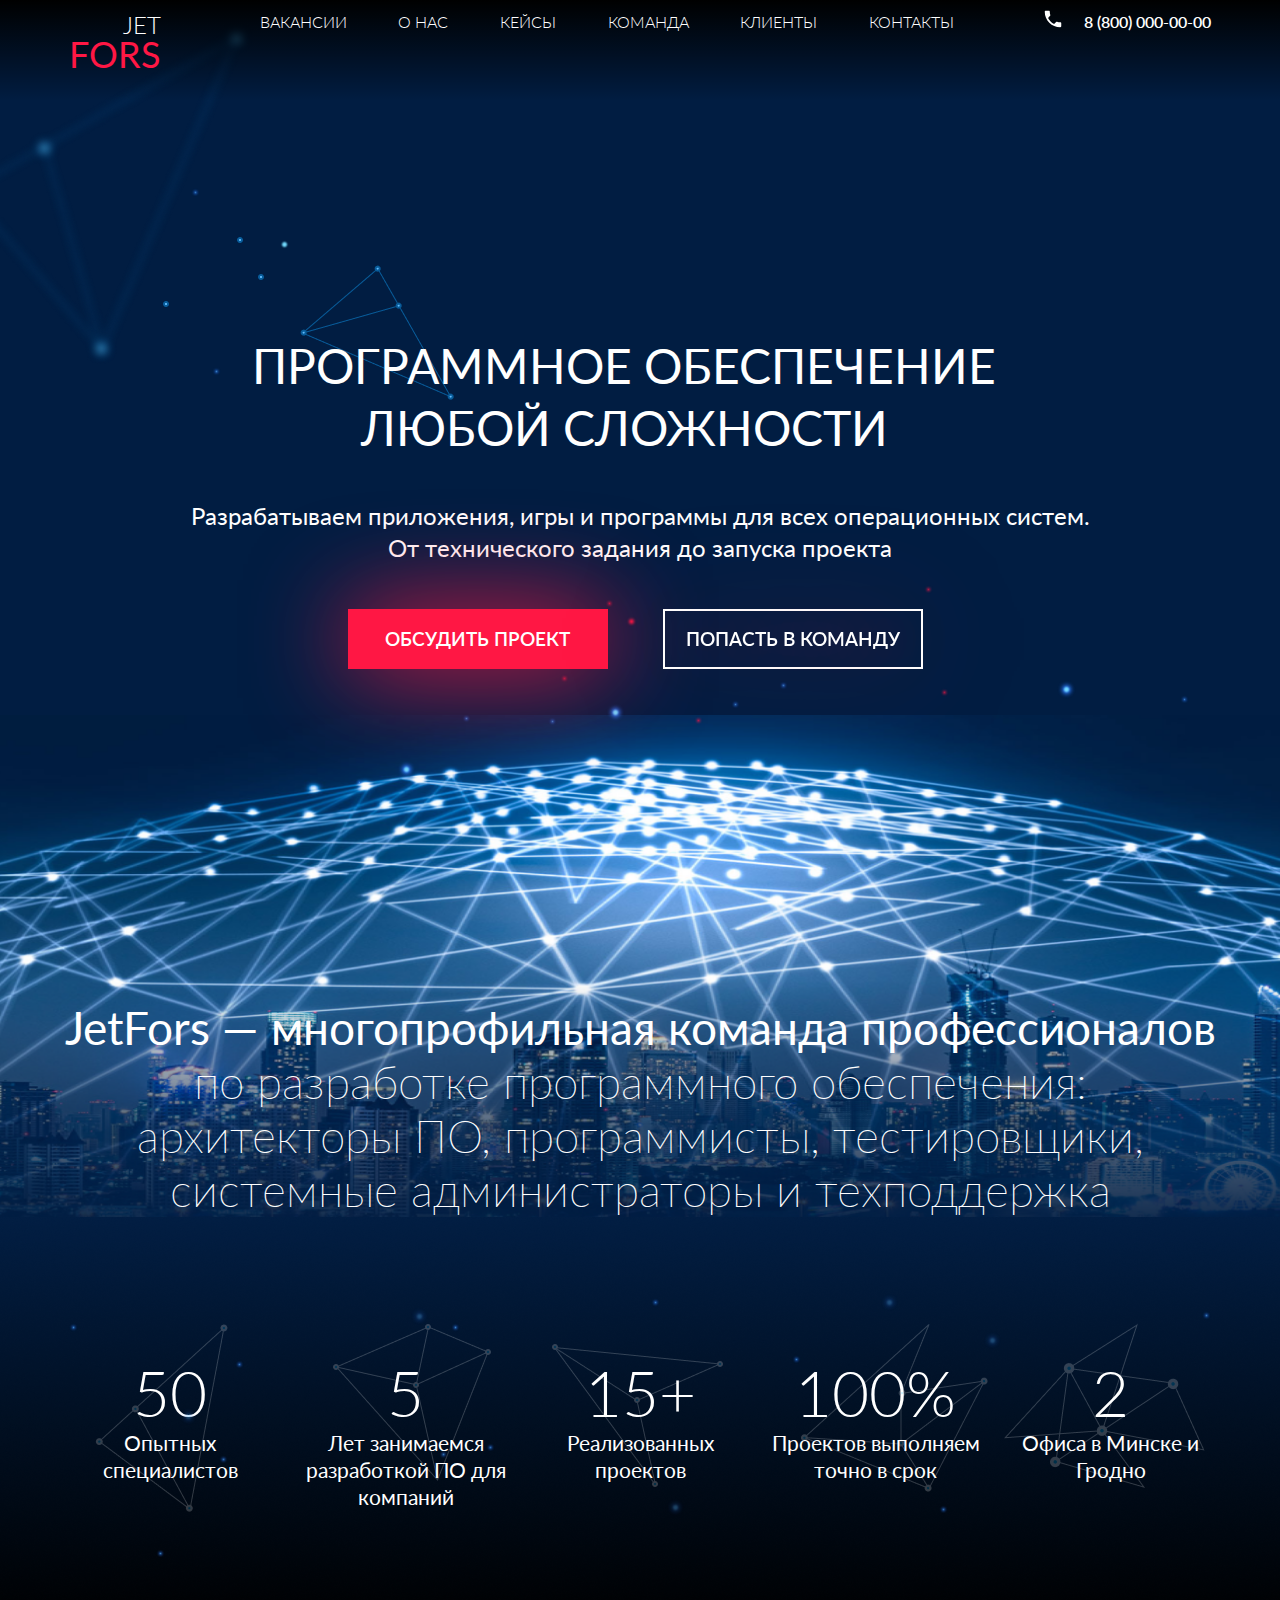
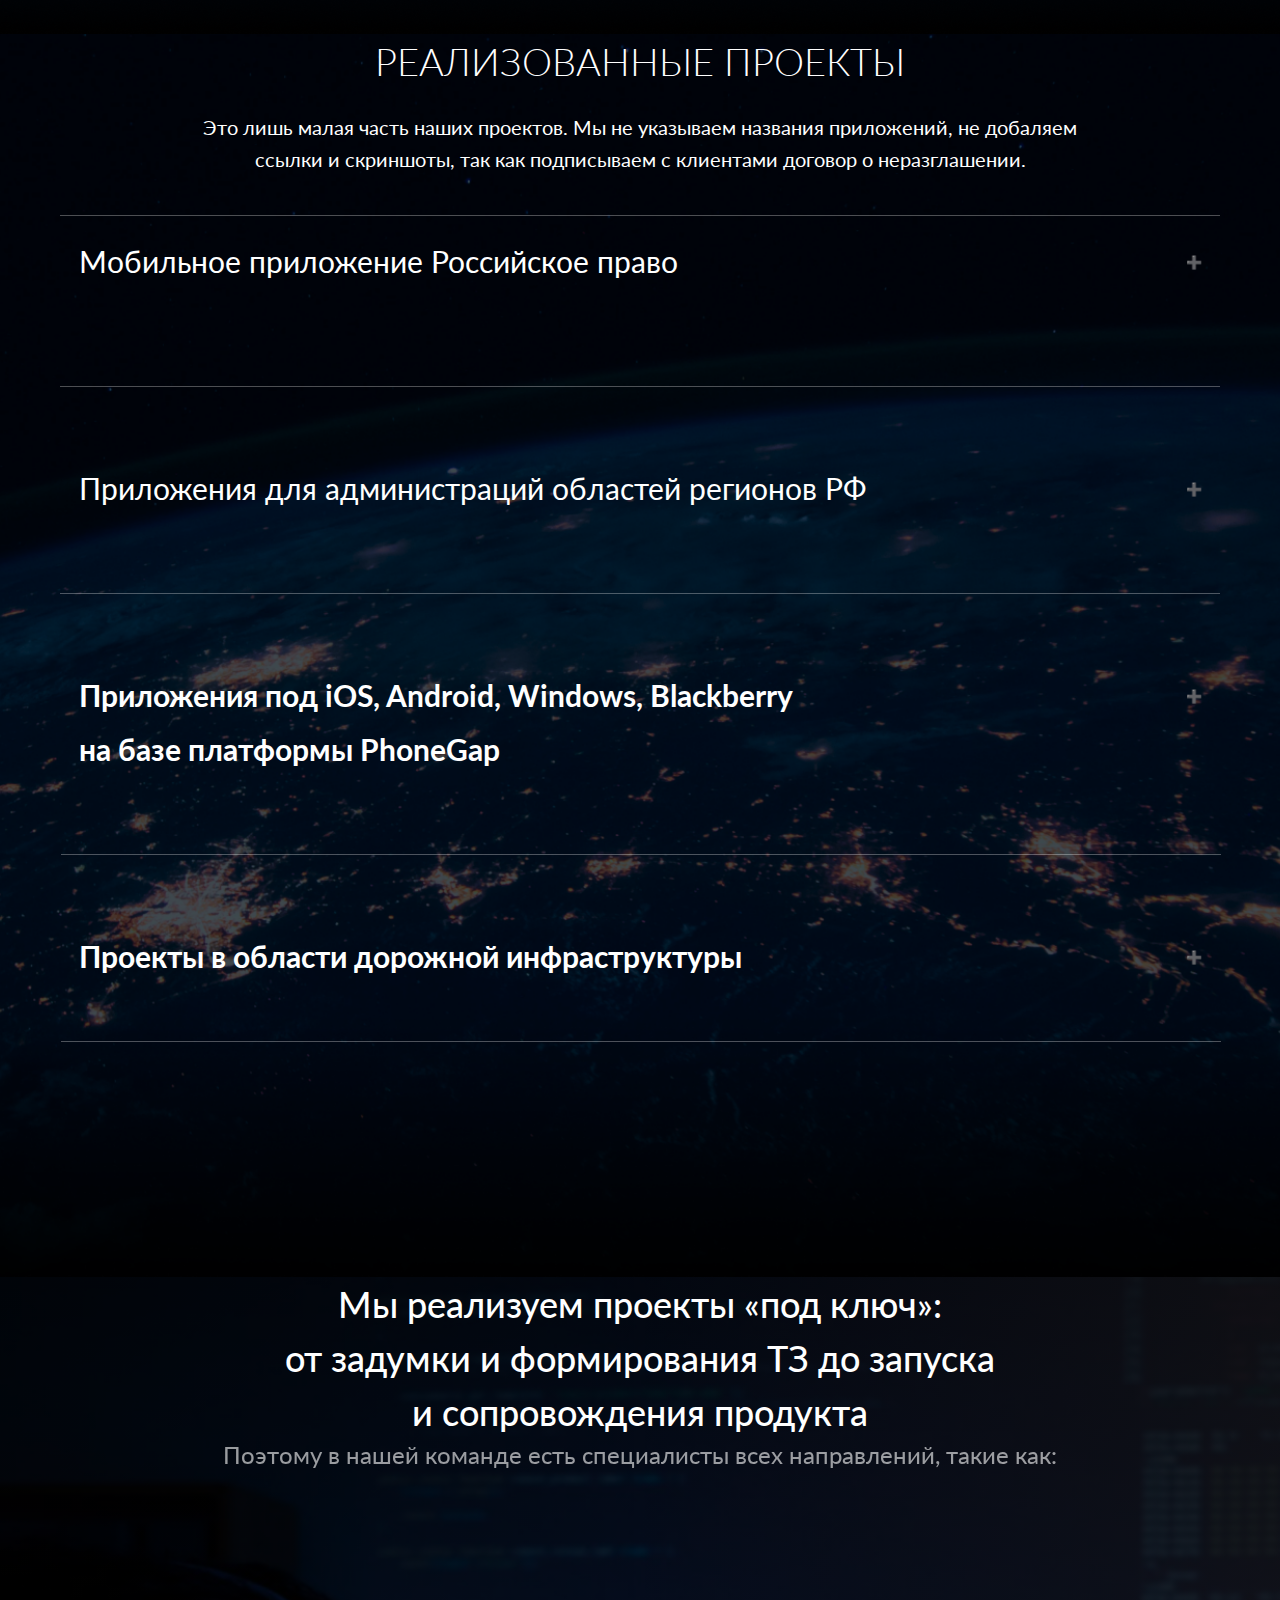
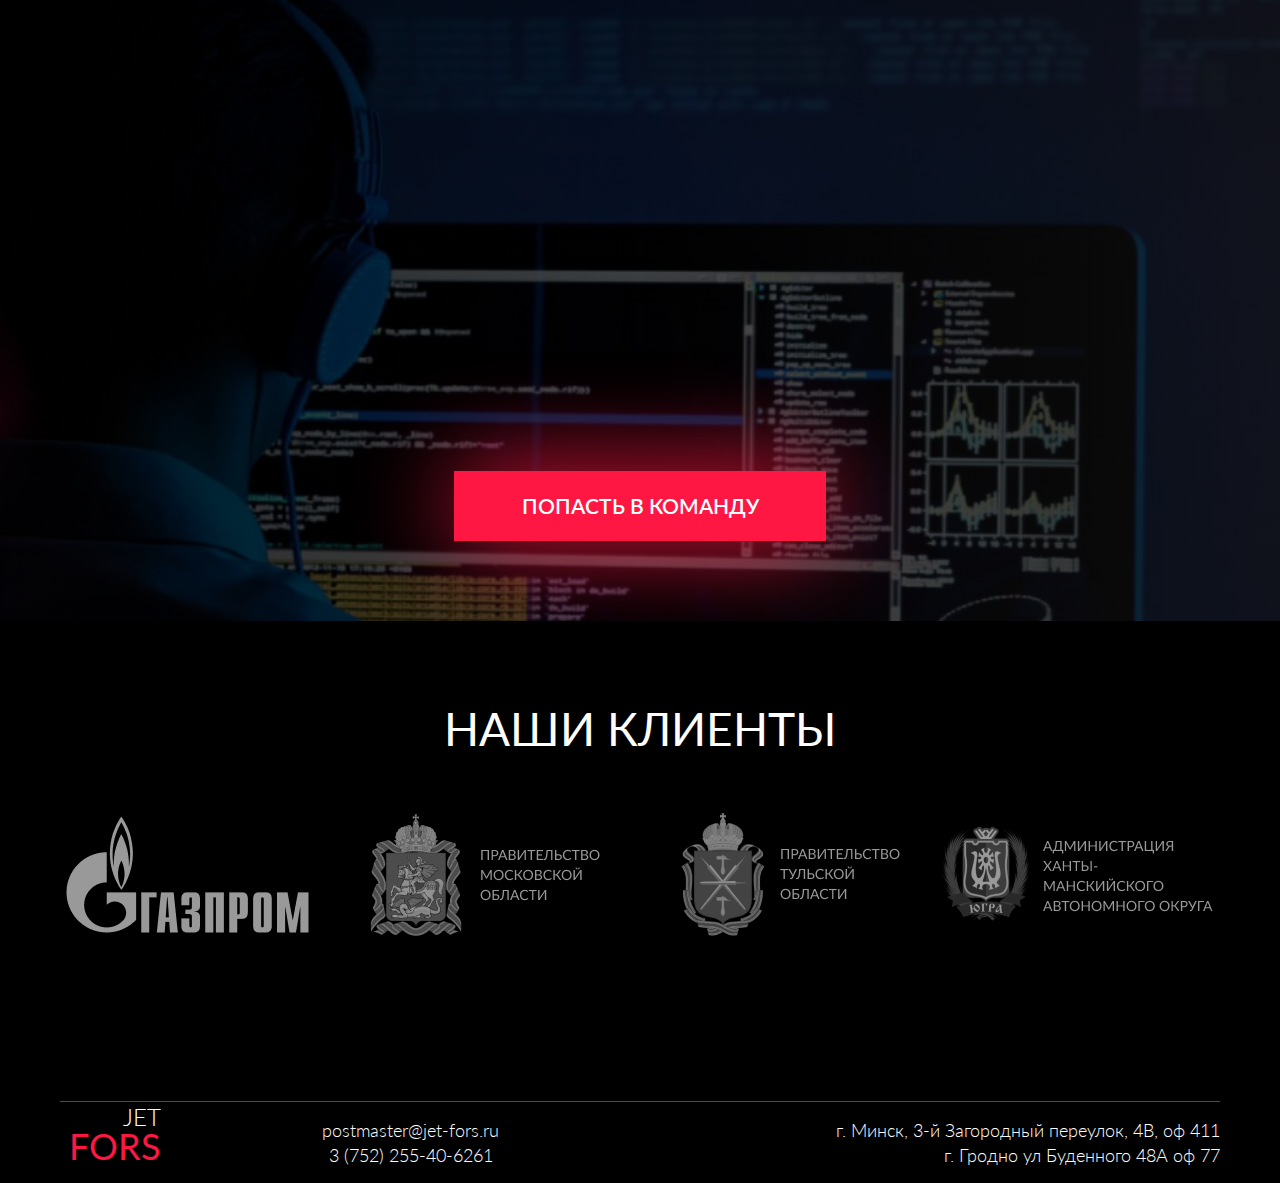
==== index.html @ 1db39b73 "Add files via upload" ====
<!DOCTYPE html>
<html lang="en">

<head>
	<meta charset="UTF-8">
	<meta http-equiv="X-UA-Compatible" content="IE=edge">
	<meta name="viewport" content="width=device-width, initial-scale=1.0">
	<title>Программное обеспечение</title>
	<link rel="stylesheet" href="/fonts/Lato/Lato.css">
	<link rel="stylesheet" href="./style/style.css">
	<link rel="stylesheet" href="../../assets/vendor/aos/dist/aos.css">


</head>

<body>
	<div class="header_wrapper">
		<div class="header">
			<div class="label">
				<a href="index.html">
					<span class="jet">jet</span>
					<h2 class="fors">fors</h2>
				</a>

			</div>

			<div class="menu">
				<a href="vacancies.html" class="navMenu__item">ВАКАНСИИ</a>
				<a href="/#description_text" class="navMenu__item">О НАС</a>
				<a href="/#finish_project" class="navMenu__item">КЕЙСЫ</a>
				<a href="/#project_for_key" class="navMenu__item">КОМАНДА</a>
				<a href="/#clients_label" class="navMenu__item">КЛИЕНТЫ</a>
				<a href="/contact_us.html" class="navMenu__item">КОНТАКТЫ</a>
			</div>
			<div class="number_wrapper">
				<svg width="18" height="18" viewBox="0 0 18 18" fill="none" xmlns="http://www.w3.org/2000/svg">
					<path
						d="M4.06833 7.89083C5.38833 10.485 7.515 12.6025 10.1092 13.9317L12.1258 11.915C12.3733 11.6675 12.74 11.585 13.0608 11.695C14.0875 12.0342 15.1967 12.2175 16.3333 12.2175C16.8375 12.2175 17.25 12.63 17.25 13.1342V16.3333C17.25 16.8375 16.8375 17.25 16.3333 17.25C7.72583 17.25 0.75 10.2742 0.75 1.66667C0.75 1.1625 1.1625 0.75 1.66667 0.75H4.875C5.37917 0.75 5.79167 1.1625 5.79167 1.66667C5.79167 2.8125 5.975 3.9125 6.31417 4.93917C6.415 5.26 6.34167 5.6175 6.085 5.87417L4.06833 7.89083Z"
						fill="white" />
				</svg>
				<a class="number" href="tel:+8800000000">8 (800) 000-00-00</a>
			</div>

		</div>
		<div class="img_header_wrapper">
		<img class="img_header" id="img_header" src="/img/nasa-Q1p7bh3SHj8-unsplash 1.png" alt="nasa"></div>
	</div>

	<div class="content">
		<div class="animation" id="animationshow">
			<div class="vector_first"><img src="/img/Group 1.png" alt="">
				</svg>
			</div>
			<div class="vector_two"><img src="/img/Group 3.png" alt="">
			</div>
			<div class="vector_three"><img src="/img/Group 108.png" alt="">
			</div>
			<div class="vector_four"><img src="/img/vacanci/Group 4.png" alt="">
			</div>
			<div class="vector_five"><img src="/img/Group 109.png" alt=""></div>
		</div>
		<div class="container">

			<div class="program_name">

				<h3 class="program_name_title">ПРОГРАММНОЕ ОБЕСПЕЧЕНИЕ ЛЮБОЙ СЛОЖНОСТИ</h3>

			</div>

			<div class="program_name_text">Разрабатываем приложения, игры и программы для всех операционных систем.<br>
				От технического задания до запуска проекта</div>
			<div class="btn">

				<button class="project_btn" id="projectBtn">ОБСУДИТЬ ПРОЕКТ</button>

				<button class="team_btn" id="teamBtn">ПОПАСТЬ В КОМАНДУ</button>

			</div>
		</div>



	</div>
	<div class="scroll-wrapper">
		<div class="img_first"></div>
	</div>
	<div class="description">
		<div class="description_text" id="description_text">
			<p><strong> JetFors — многопрофильная команда профессионалов</strong> по разработке программного обеспечения:
				архитекторы ПО,
				программисты,
				тестировщики, системные администраторы и техподдержка</p>
		</div>
	</div>

	<div class="examples">
			
				<div class="vector_six"><img src="/img/Group 110.png" alt="">
				</div>
			
		<div class="example_one">
			<div class="examples_value">50</div>
			<div class="examples_img"><img class="examples_img_one" src="/img/Цифровые за_/Group 1.png" alt=""></div>
			<div class="examples_text">Опытных специалистов</div>
		</div>
		<div class="exampe_two">
			<div class="examples_value">5</div>
			<div class="examples_img"><img class="examples_img_two" src="/img/Цифровые за_/Group 5.png" alt=""></div>
			<div class="examples_text">Лет занимаемся разработкой ПО
				для компаний</div>
		</div>
		<div class="example_three">
			<div class="examples_value">15+</div>
			<div class="examples_img"><img class="examples_img_three" src="/img/Цифровые за_/Group 6.png" alt=""></div>
			<div class="examples_text">Реализованных проектов</div>
		</div>
		<div class="example_four">
			<div class="examples_value">100%</div>
			<div class="examples_img"><img class="examples_img_four" src="/img/Цифровые за_/Group 7.png" alt=""></div>
			<div class="examples_text">Проектов выполняем точно в срок</div>
		</div>
		<div class="example_five">
			<div class="examples_value">2</div>
			<div class="examples_img"><img class="examples_img_five" src="/img/Цифровые за_/Group 3.png" alt=""></div>
			<div class="examples_text">Офиса в Минске
				и Гродно</div>
		</div>

	</div>

	<div class="finish_project" id="finish_project">
		<!-- <img src="/img/img/sean-pollock-PhYq704ffdA-unsplash 1.png" alt=""> -->
		<div class="finish_project_name">
			<p class="finish_project_name_title">реализованные проекты</p>
			<p class="finish_project_name_text panel">Это лишь малая часть наших проектов. Мы не указываем названия
				приложений,
				не добаляем<br> ссылки и скриншоты,
				так как
				подписываем с клиентами договор о неразглашении.</p>
		</div>

		<div class="mobile_app">
			<hr class="line">
			<div class="mobile_app_name">
				<button class="accordion">
					<h3 class="title_mobile"> Мобильное приложение Российское право</h3>
				</button>
				<div class="mobile_app_text panel">
					<p>Разработали мобильное приложение для iPhone/iPad, предоставляющее доступ к 10 000 российским правовым
						документам.
						Сгруппировали документы по категориям и реализовали по ним быстрый оффлайн-поиск. Добавили возможность
						отложенной
						загрузки текста больших документов, изменение размера шрифта жестами, PUSH-уведомления, встроенные
						покупки с помощью
						Server Product Model. Все данные хранятся на устройстве в зашифрованной виде с использованием
						SQLCipher.</p><br>
					Разработали серверную часть приложения: личный кабинет с доступом для авторов. Внедрили систему проверки
					качества
					наполнения. Добавили возможность автоматической загрузки больших документов из внешних источников,
					синхронизации
					закладок между мобильными устройствами.
				</div>
			</div>

			<div class="spacer_20"></div>
			<hr class="line">

			<div class="app_for_admin">
				<div class="app_for_admin_name">
					<button class="accordion">
						<h3 class="title_mobile">Приложения для администраций областей регионов РФ</h3>
					</button>
					<div class="mobile_app_text panel">
						<p>Разработали приложение для iPad с удобным интерфейсом для отображения статистических показателей по
							районам и
							интерактивной картой территорий областей некоторых регионов РФ.
						</p>
					</div>
				</div>

			</div>
			<div class="spacer_20"></div>
			<hr class="line">
			<div class="apps_for_phone">
				<div class="apps_for_phone_name">
					<button class="accordion">
						<h3 class="title_mobile"><strong>Приложения под iOS, Android, Windows, Blackberry<br> на базе
								платформы PhoneGap</strong></h3>
					</button>
					<div class="mobile_app_text panel">
						<p>Разработали клиенты для существующей интегрированной среды разработки. Приложения позволяют
							отображать графики с
							финансовыми показателями, получать быстрый доступ к справочным материалам, оставленным заказам и
							заявкам благодаря
							удобной навигации. С заказчиком был подписан договор о неразглашении.</p>
					</div>
				</div>

				<div class="spacer_20"></div>
				<hr class="line">
			</div>
			<div class="project_infrastructure">
				<div class="project_infrasructure_name">
					<button class="accordion">
						<h3 class="title_mobile"><strong>Проекты в области дорожной инфраструктуры</h3></strong>
					</button>
					<div class="mobile_app_text panel">
						<p>Разработали системы, позволяющие обеспечить прозрачность расходования бюджетных средств при
							планировании затрат по
							содержанию и ремонту автомобильных дорог. Помогли улучшить оперативный контроль за исполнением
							подрядчиками
							обязательств, а также точность принятия управленческих решений в сфере дорожного хозяйства.<br>
							Серверная часть написана на Java, Spring, веб-интерфейс Apache Wicket, база данных Postgres. В
							начале работы над
							проектом мы разработали мобильное приложение под Android на Kotlin. Сейчас создали
							кроссплатформенное приложение под iOS
							и Android на Xamarin, работающее не только онлайн, но и оффлайн. С заказчиком был подписан
							договор о неразглашении.
						</p>
					</div>
					<hr class="line">
				</div>


			</div>
		</div>
	</div>
<div class="popup-form-container">
	<div class="popup-form" id="myForm">
		<button class="close-button">✕</button>
		<h2 class="form-title">Подайте резюме</h2>
		<h3 class="form-subtitle">Мы свяжемся с вами и расскажем подробнее о вакансии</h3>
		<form class="resume-form">
			<input class="form-input" type="text" placeholder="Введите имя" />
			<input class="form-input" type="text" placeholder="Введите телефон" />
			<div class="file-upload">
				<label for="resume" class="file-label">Прикрепить резюме</label>
				<input type="file" id="resume" class="form-input" />
			</div>
			<button class="submit-button">Узнать подробнее</button>
		</form>
	</div>
</div>
	<div class="project_for_key" id="project_for_key">
		<img class="img_project" src="/img/rear-view-programmer-working-all-night-long-2048x1367 1.png" alt="">
		<div class="project_img_key"></div>
		<div class="project_for_key_name ">
			<p>Мы реализуем проекты «под ключ»:<br>
				от задумки и формирования ТЗ до запуска<br>
				и сопровождения продукта</p>
		</div>
		<div class="project_for_key_text">
			<p>Поэтому в нашей команде есть специалисты всех направлений, такие как:</p>
		</div>

		<div class="project_for_key_symbol">
			<div class="symbol_position">
				<div class="analytics" id="analytics">Аналитик</div>
				<div class="java_developer" id="java_developer">Java-разработчик</div>
				<div class="frontend" id="frontend">Верстальщик</div>
				<div class="architect" id="architect">Архитектор проекта</div>
				<div class="developer_javascript" id="developer_javascript">Разработчик JavaScript</div>
				<div class="project_manager" id="project_manager">Руководитель проекта</div>
				<div class="designer" id="designer">Дизайнер</div>
				<div class="developer" id="developer">Разработчик БД</div>
				<div class="android" id="android">Android-разработчик</div>
				<div class="ios" id="ios">iOS-разработчик</div>
				<div class="admin" id="admin">Системный администратор</div>
			</div>
		</div>
		<button class="team" id="goTeam">ПОПАСТЬ В КОМАНДУ</button>
	</div>
	</div>
	<footer>
		<div class="container_footer">
			<div class="our_clients_text">
				<h3>Наши Клиенты</h3>
			</div>
			<div class="clients_label" id="clients_label">
				<div class="our_clients_gaz">
					<img src="/img/img/Gazprom-Logo-rus 1.png" alt="Gazprom-Logo">
				</div>
				<div class="our_clients_msk">
					<img src="/img/img/Group 12.png" alt="msk">
				</div>
				<div class="our_clients_tulsk">
					<img src="img/img/Group 13.png" alt="tulsk">
				</div>
				<div class="our_clients_admin">
					<img src="/img/img/Group 14.png" alt="admin">
				</div>
			</div>
		</div>
		<hr class="line">
		<div class="contact_us">
			<div class="contact_us_footer">
				<div class="label_footer">
					<span class="jet">jet</span>
					<h2 class="fors">fors</h2>
				</div>

				<div class="contact_mail">
					<a class="contact_mail_send" href="mailto:postmaster@jet-fors.ru">postmaster@jet-fors.ru</a>
					<a class="contact_mail_phone" href="tel:+375255406261">3 (752) 255-40-6261</a>
				</div>
				<div class="map">
					г. Минск, 3-й Загородный переулок, 4В, оф 411<br>
					г. Гродно ул Буденного 48А оф 77
				</div>
			</div>
		</div>
		</div>
	</footer>
	<script src="/js/index.js"></script>
	<!-- <script src="../../assets/vendor/aos/dist/aos.js"></script> -->
	<script src="/js/front.js"></script>
</body>

</html>
---- style/style.css ----
@import url("https://fonts.googleapis.com/css2?family=Lato:ital,wght@0,100;0,300;0,400;0,700;0,900;1,100;1,300;1,400;1,700;1,900&display=swap");
/* latin-ext */

* {
	padding: 0;
	margin: 0;
	border: 0;
}
*,
*:before,
*:after {
	-moz-box-sizing: border-box;
	-webkit-box-sizing: border-box;
	box-sizing: border-box;
}
:focus,
:active {
	outline: none;
}
a:focus,
a:active {
	outline: none;
}

nav,
footer,
header,
aside {
	display: block;
}

html,
body {
	height: 100%;
	width: 100%;
	font-size: 100%;
	line-height: 1;
	font-size: 14px;
	-ms-text-size-adjust: 100%;
	-moz-text-size-adjust: 100%;
	-webkit-text-size-adjust: 100%;
}
input,
button,
textarea {
	font-family: inherit;
}

input::-ms-clear {
	display: none;
}
button {
	cursor: pointer;
}
button::-moz-focus-inner {
	padding: 0;
	border: 0;
}
a,
a:visited {
	text-decoration: none;
}
a:hover {
	text-decoration: none;
}
ul li {
	list-style: none;
}
img {
	vertical-align: top;
}

h1,
h2,
h3,
h4,
h5,
h6 {
	font-size: inherit;
	font-weight: 400;
}

/* *обнуление* */

html {
	scroll-behavior: smooth;
}

body {
	background: #011d42;
	width: 100%;
	overflow-x: hidden; /*для горизонтального*/
}
/* @media (max-width: 768px) {
	.header {
		width: 70%;
	}
} */
.header_wrapper {
	width: 100%;
	display: flex;
	justify-content: center;
	align-items: center;
	z-index: 0;
	background: linear-gradient(180deg, #000000 0%, rgba(1, 29, 66, 0) 100%);
	/* border: 2px solid red; */
}

.img_header_wrapper {
	position: relative;
	max-width: 1920px;
}

.img_header {
	position: absolute;
	width: 1920px;
	height: 530px;
	z-index: -4;
	top: 664px;
	right: -388px;
	animation: slideInUp 2.5s ease-out forwards;
}
@keyframes slideInUp {
	from {
		transform: translateY(100%);
	}
	to {
		transform: translateY(0);
	}
}
.header {
	width: 1162px;
	display: flex;
	justify-content: space-between;
	align-items: flex-start;
	padding: 10px;
}

.label {
	width: 101px;
	height: 81px;
	display: flex;
	flex-direction: column;
	align-items: flex-start;
}

.fors {
	width: 100%;
	font-family: "Lato";
	font-style: normal;
	font-weight: 400;
	font-size: 36px;
	line-height: 20px;
	/* or 172% */
	text-transform: uppercase;
	color: #ff1744;
	text-align: right;
}

.jet {
	width: 100%;
	display: flex;
	font-family: "Lato";
	font-style: normal;
	font-weight: 300;
	font-size: 24px;
	line-height: 29px;
	text-transform: uppercase;
	color: #ffffff;
	text-align: end;
	justify-content: end;
	margin-bottom: 5px;
}
.menu {
	width: 694px;
	height: 23px;
	display: flex;
	justify-content: space-between;
	align-items: center;
	flex-direction: row;
}
.navMenu__item {
	font-family: "Lato";
	font-style: normal;
	font-weight: 300;
	font-size: 16px;
	line-height: 19px;
	text-align: center;
	text-transform: uppercase;
	color: #ffffff;
}

.number {
	width: 187px;
	height: 23px;
	font-family: "Lato";
	font-style: normal;
	font-weight: 600;
	font-size: 16px;
	line-height: 19px;
	text-align: right;
	text-transform: uppercase;
	color: #ffffff;
	margin-left: 19px;
}

/* burger */
/* .menu  {
  display: none;
}

.menu-toggle {
  display: flex;
  cursor: pointer;
}

.burger {
  width: 25px;
  height: 3px;
  background-color: #000;
  margin: 6px 0;
}

.menu-open .burger {
  background-color: #fff;
}

.menu-open .menu {
  display: block;
} */

/* Медиа-запрос для стандартных мобильных устройств */
/* @media (max-width: 480px) {
  .label {
    text-align: center;
  }

  .label a {
    display: inline-block;
  }

  .label h2 {
    font-size: 1.5rem;
  }

  .menu-toggle {
    order: 1;
    margin-left: auto;
  }

  .menu {
    order: 3;
    text-align: center;
    padding-top: 10px;
  }

  .number_wrapper {
    order: 2;
    text-align: center;
    margin-bottom: 10px;
  }
} */
/* burger */

.content {
	width: 100%;
	display: flex;
	/* border: 2px solid blue; */
	justify-content: center;
	align-items: center;
	flex-direction: column;
	/* margin-top: 234px; */
	padding-top: 234px;
}


.animation {
	display: flex;
	position: relative;
	width: 100%;
	white-space: nowrap;
	z-index: -2;
}

.vector_first {
	position: absolute;
	color: #085c9a;
	width: 148px;
	height: 128px;
	left: 300px;
	top: -70px;
	animation: slideInUp 2.5s ease-out forwards;
}
.vector_two {
	position: absolute;
	left: 1475px;
	top: 265px;
	transform: rotate(1deg);
	animation: slideInUp 2.5s ease-out forwards;
}
.vector_three {
	position: absolute;
	/* border: 3px solid red; */
	width: 342.74px;
	height: 291px;
	left: -50px;
	top: -312.53px;
	filter: blur(px);
	transform: rotate(0deg);
	animation: slideInUp 2.5s ease-out forwards;
}
.vector_four {
	position: absolute;
	width: 268.71px;
	height: 326.67px;
	left: 1650.19px;
	top: -210.42px;
	/* border: 3px solid red; */
	/* border: 1px solid #085C9A; */
	transform: rotate(8deg);
	animation: slideInUp 2.5s ease-out forwards;
}

.vector_five {
	position: absolute;
	top: 250px;
	left: 355px;
	animation: slideInUp 2.5s ease-out forwards;
}

.vector_six {
	position: absolute;
	z-index: 1;
}
/* animation */

/* animation */


.container {
	display: flex;
	flex-direction: column;
	justify-content: center;
	align-items: center;
	gap: 40px;
	/* border: 2px solid blue; */
}

.program_name {
	width: 961px;
}

.program_name_title {
	width: 929px;
	height: 125px;
	font-family: "Lato";
	font-style: normal;
	font-weight: 400;
	font-size: 48px;
	line-height: 62px;
	/* or 129% */
	text-align: center;
	text-transform: uppercase;
	color: #ffffff;
}

.program_name_text {
	width: 961px;
	height: 69px;
	font-family: "Lato";
	font-style: normal;
	font-weight: 400;
	font-size: 24px;
	line-height: 32px;
	/* or 133% */
	text-align: center;
	color: #ffffff;
}

.btn {
	width: 100%;
	display: flex;
	flex-direction: row;
	align-items: center;
	justify-content: center;
	gap: 45px;
}

.project_btn {
	width: 260px;
	height: 60px;
	background: #ff1744;
	box-shadow: 0px 0px 100px #ff1744;
	font-family: "Lato";
	font-style: normal;
	font-weight: 600;
	font-size: 19px;
	line-height: 32px;
	/* or 168% */
	text-align: center;
	color: #ffffff;
}

.team_btn {
	box-sizing: border-box;
	width: 260px;
	height: 60px;
	border: 2px solid #ffffff;
	filter: drop-shadow(0px 0px 50px rgba(255, 23, 68, 0.5));
	font-family: "Lato";
	font-style: normal;
	font-weight: 600;
	font-size: 19px;
	line-height: 32px;
	/* or 168% */
	text-align: center;
	color: #ffffff;
	text-shadow: 0px 0px 50px rgba(255, 23, 68, 0.5);
	background: transparent;
}

.img_first {
	width: 100%;
	height: 332px;
	/* border: 4px solid rgb(12, 212, 219); */
	/* background-image: url(/img/nasa-Q1p7bh3SHj8-unsplash\ 1.png); */
	background-repeat: no-repeat;
	background-size: 100%;
	background-position: 50% 100%;
}

.description {
	width: 100%;
	display: flex;
	flex-direction: column;
	justify-content: center;
	align-items: center;
	/* border: 2px solid rgb(15, 207, 88); */

	/* background-image: url(/img/nasa-Q1p7bh3SHj8-unsplash\ 1-1.png); */
	background-repeat: no-repeat;
	background-size: 100%;
}

.description_text {
	width: 1163px;
	display: flex;
	justify-content: center;

	font-family: "Lato";
	font-style: normal;
	font-weight: 200;
	font-size: 46px;
	line-height: 54px;
	/* border: 2px solid rgb(207, 162, 15); */
	/* or 117% */
	text-align: center;
	color: #ffffff;
}

.examples {
	width: 100%;
	height: 417px;
	display: flex;
	flex-direction: row;
	justify-content: center;
	align-items: center;
	/* border: 2px solid red; */
	gap: 19px;
	/* margin-top: 77px; */
	background-image: url(/img/Rectangle\ 3.png);
}

.animate-scroll {
	animation: scroll 1s ease-in-out;
}

@keyframes scroll {
	0% {
		transform: scale(1);
	}
	50% {
		transform: scale(1.1);
	}
	100% {
		transform: scale(1);
	}
}
html {
	scroll-behavior: smooth;
}

.btn button {
	margin-right: 10px;
}

/* Стили для анимации прокрутки */
a[href^="#"] {
	text-decoration: none;
	color: #333;
	transition: all 0.3s ease-in-out;
}

a[href^="#"]:hover {
	color: #fff;
}

a[href^="#"]::before {
	content: "";
	display: block;
	height: 60px;
	margin-top: -60px;
	visibility: hidden;
}

a[href^="#"]:target::before {
	visibility: visible;
}
/*  */

.example_one {
	width: 217px;
	height: 204.47px;
	/* border: 2px solid blanchedalmond; */
	display: flex;
	position: relative;
	flex-direction: column;
	align-items: center;
	justify-content: center;
}

.examples_value {
	width: 216px;
	height: 63px;
	font-family: "Lato";
	font-style: normal;
	font-weight: 300;
	font-size: 64px;
	line-height: 54px;
	/* or 84% */
	text-align: center;
	text-transform: uppercase;
	color: #ffffff;
	z-index: 0;
	position: relative;
}

.examples_img,
.examples_img,
.examples_img_three,
.examples_img_four,
.examples_img_five {
	z-index: 1;
	position: absolute;
}

.examples_img_two {
	position: absolute;
	top: -105px;
	left: 35px;
}

.examples_img_three {
	position: absolute;
	top: -85px;
	left: 19px;
}

.examples_img_four {
	position: absolute;
	top: -115px;
	left: 14px;
}

.examples_img_five {
	position: absolute;
	top: -108px;
	left: -5px;
}

.examples_text {
	width: 216px;
	height: 57px;
	font-family: "Lato";
	font-style: normal;
	font-weight: 400;
	font-size: 21px;
	line-height: 27px;
	/* or 129% */
	text-align: center;
	color: #ffffff;
}

.finish_project {
	width: 100%;
	height: 1243px;
	display: block;
	align-items: center;
	/* border: 2px solid rgb(0, 255, 21); */
	/* margin-top: 152px; */
	background-image: url(/img/img/sean-pollock-PhYq704ffdA-unsplash\ 1.png);
	background-size: no-repeat;
	background-position: center;
	background-size: cover;
}

.finish_project_name_title {
	width: 100%;
	font-family: "Lato";
	font-style: normal;
	font-weight: 300;
	font-size: 38px;
	line-height: 54px;
	display: flex;
	flex-direction: column;
	justify-content: center;
	align-items: center;
	/* or 117% */
	text-align: center;
	text-transform: uppercase;
	color: #ffffff;
	/* border: 2px solid blue; */
	gap: 23px;
}

.finish_project_name_text {
	width: 100%;
	font-family: "Lato";
	font-style: normal;
	font-weight: 400;
	font-size: 20px;
	line-height: 32px;
	/* or 133% */
	text-align: center;
	color: #ffffff;
	margin-top: 23px;
	/* border: 2px solid yellow; */
}

.mobile_app {
	width: 100%;
	display: flex;
	flex-direction: column;
	justify-content: center;
	align-items: center;
	/* border: 2px solid red; */
}

.mobile_app_name {
	width: 1159px;
	font-family: "Lato";
	font-style: normal;
	font-weight: 400;
	font-size: 30px;
	line-height: 54px;
	display: flex;
	flex-direction: column;
	justify-content: start;
	align-items: start;
	/* or 180% */
	color: #ffffff;
	margin-top: 56px;
}

.mobile_app_text {
	width: 1159px;
	font-family: "Lato";
	font-style: normal;
	font-weight: 400;
	font-size: 18px;
	line-height: 25px;
	/* or 139% */
	color: #ffffff;
	padding: 0 18px;
	/* display: none; */
	overflow: hidden;
	padding: 0 18px;
	max-height: 0;
	overflow: hidden;
	transition: max-height 1s ease-out;
}

.accordion,
.accordion_mobile {
	background: transparent;
	color: #444;
	cursor: pointer;
	border: none;
	outline: none;
	transition: 0.5s;
	display: flex;
	width: 100%;
	justify-content: space-between;
}

.accordion_mobile {
	background-color: #00121d;
}

.title_mobile {
	width: 1159px;
	font-family: "Lato";
	font-style: normal;
	font-weight: 400;
	font-size: 30px;
	line-height: 54px;
	display: flex;
	flex-direction: column;
	justify-content: start;
	align-items: start;
	color: #ffffff;
	text-align: left;
}

.active,
.accordion:hover,
.accordion_mobile:hover {
	background-color: #4e4d4d69;
}
.accordion:after,
.accordion_mobile::after {
	content: "\02795"; /* Unicode character for "plus" sign (+) */
	font-size: 13px;
	color: #777;
	float: right;
	margin-top: 20px;
}

.active:after {
	content: "\2796"; /* Unicode character for "minus" sign (-) */
}

.app_for_admin {
	width: 1159px;
	display: flex;
	flex-direction: column;
	justify-content: start;
	align-items: start;
	margin-top: 56px;
}

.app_for_admin_name {
	width: 100%;
	display: flex;
	flex-direction: column;
	justify-content: start;
	align-items: start;
	font-family: "Lato";
	font-style: normal;
	font-weight: 400;
	font-size: 30px;
	line-height: 40px;
	/* or 133% */
	color: #ffffff;
}

.app_for_admin_text {
	width: 100%;
	display: flex;
	flex-direction: column;
	justify-content: start;
	align-items: start;
	font-family: "Lato";
	font-style: normal;
	font-weight: 400;
	font-size: 18px;
	line-height: 25px;
	/* or 139% */
	color: #ffffff;
	padding: 0 18px;
	display: none;
	overflow: hidden;
	padding: 0 18px;
	max-height: 0;
	overflow: hidden;
	transition: max-height 0.5s ease-out;
}

.apps_for_phone {
	width: 1159px;
	display: flex;
	flex-direction: column;
	justify-content: start;
	align-items: start;
	margin-top: 56px;
}

.apps_for_phone_name {
	width: 100%;
	display: flex;
	flex-direction: column;
	justify-content: start;
	align-items: start;
	font-family: "Lato";
	font-style: normal;
	font-weight: 400;
	font-size: 30px;
	line-height: 40px;
	/* or 133% */
	color: #ffffff;
}

.apps_for_phone_text {
	width: 100%;
	display: flex;
	flex-direction: column;
	justify-content: start;
	align-items: start;
	font-family: "Lato";
	font-style: normal;
	font-weight: 400;
	font-size: 18px;
	line-height: 25px;
	/* or 139% */
	color: #ffffff;
	padding: 0 18px;
	display: none;
	overflow: hidden;
	padding: 0 18px;
	max-height: 0;
	overflow: hidden;
	transition: max-height 0.6s ease-out;
}

.project_infrastructure {
	/* border: 4px solid red; */
	width: 1159px;
	display: flex;
	flex-direction: column;
	justify-content: start;
	align-items: start;
	margin-top: 56px;
}

.project_infrasructure_name {
	width: 100%;
	display: flex;
	flex-direction: column;
	justify-content: start;
	align-items: start;
	font-family: "Lato";
	font-style: normal;
	font-weight: 400;
	font-size: 30px;
	line-height: 40px;
	/* or 133% */
	color: #ffffff;
}

.project_infrasructure_text {
	width: 100%;
	display: flex;
	flex-direction: column;
	justify-content: start;
	align-items: start;
	font-family: "Lato";
	font-style: normal;
	font-weight: 400;
	font-size: 18px;
	line-height: 25px;
	/* or 139% */
	margin-bottom: 124px;
	color: #ffffff;
	padding: 0 18px;
	display: none;
	overflow: hidden;
	padding: 0 18px;
	max-height: 0;
	overflow: hidden;
	transition: max-height 0.6s ease-out;
}

/* всплывающая форма */
.popup-form-container {
	display: none;
	position: fixed;
	top: 0;
	left: 0;
	width: 100%;
	height: 100%;
	background-color: rgba(0, 0, 0, 0.5);
	justify-content: center;
	align-items: center;
	z-index: 2;
}

.popup-form {
	width: 759px;
	height: 550px;
	background-color: #000000;
	padding: 20px;
	display: flex;
	justify-content: center;
	flex-direction: column;
	align-items: center;
	gap: 15px;
}

.close-button {
	position: absolute;
	top: 10px;
	right: 10px;
	font-size: 40px;
	background: none;
	border: none;
	cursor: pointer;
	color: #ffffff;
}

.form-title {
	font-size: 24px;
	font-weight: bold;
	margin-bottom: 10px;
	font-family: "Lato";
	font-style: normal;
	font-weight: 500;
	font-size: 46px;
	line-height: 54px;
	/* or 117% */
	display: flex;
	text-align: center;
	color: #ffffff;
	white-space: nowrap;
}

.form-subtitle {
	font-size: 16px;
	margin-bottom: 20px;
	font-family: "Lato";
	font-style: normal;
	font-weight: 400;
	font-size: 24px;
	line-height: 32px;
	/* or 133% */
	text-align: center;
	color: #ffffff;
	display: flex;
	justify-content: center;
	width: 100%;
}

.resume-form {
	display: flex;
	flex-direction: column;
	width: 360px;
	height: 350px;
}

.submit-button {
	width: 360px;
	height: 60px;
	background: #ff1744;
	box-shadow: 0px 0px 70px rgba(255, 23, 68, 0.7);
	font-family: "Lato";
	font-style: normal;
	font-weight: 600;
	font-size: 19px;
	line-height: 32px;
	text-align: center;
	color: #ffffff;
	display: flex;
	justify-content: center;
	text-align: center;
	align-items: center;
	text-transform: uppercase;
}

.form-input {
	width: 360px;
	height: 60px;
	margin-bottom: 10px;
	padding: 15px;
	border: 1px solid #ccc;
	background-color: transparent;
	color: #c5c5c5;
	font-family: "Lato";
	font-style: normal;
	font-weight: 400;
	font-size: 18px;
	line-height: 32px;
}

.popup-form {
	opacity: 0;
	transform: translateY(-50px);
	transition: opacity 0.3s ease, transform 0.3s ease;
}

.popup-form.show {
	opacity: 1;
	transform: translateY(0);
	transition-delay: 0.1s; /* Добавьте задержку для плавного появления */
}
/* всплывающая форма */
.project_for_key {
	/* border: 4px solid red; */
	width: 100%;
	display: flex;
	position: relative;
	flex-direction: column;
	justify-content: center;
	align-items: center;
	z-index: 1;
	overflow: hidden;
	/* background-image: url(/img/img/rear-view-programmer-working-all-night-long-2048x1367\ 1.png);
	background-repeat: no-repeat;
	background-position: center;
	background-size: cover;
	background-position-y: 130px 500px; */
	text-align: center;
}

.spacer_20 {
	margin-top: 20px;
}

.project_img_key {
	position: absolute;
	width: 2351px;
	height: 1195px;
	top: -250px;
	background: linear-gradient(
		90deg,
		rgba(0, 0, 0, 0.87718837535014) 0%,
		rgba(0, 0, 0, 0.4990371148459384) 50%,
		rgba(23, 22, 22, 0.9556197478991597) 99%
	);
	z-index: -2;
}

.img_project {
	position: absolute;
	z-index: -3;
	width: 2351px;
	height: 1195px;
	top: -250px;
}

.project_for_key_name {
	width: 1055px;
	/* border: 2px solid rgb(15, 207, 88); */
	display: flex;
	flex-direction: column;
	justify-content: center;
	align-items: center;
	font-family: "Lato";
	font-style: normal;
	font-weight: 500;
	font-size: 36px;
	line-height: 54px;
	/* or 117% */
	text-align: center;
	color: #ffffff;
}

.project_for_key_text {
	width: 1055px;
	display: flex;
	flex-direction: column;
	justify-content: center;
	align-items: center;
	font-family: "Lato";
	font-style: normal;
	font-weight: 400;
	font-size: 24px;
	line-height: 32px;
	/* or 133% */
	text-align: center;
	color: #ffffff;
	opacity: 0.6;
}

.project_for_key_symbol {
	/* padding-top: 38px; */
	display: flex;
	width: 100%;
	font-family: "Lato";
	font-style: normal;
	font-weight: 400;
	font-size: 30px;
	line-height: 32px;
	align-items: center;
	/* or 67% */
	text-align: center;
	color: #ffffff;
	/* border: 3px solid rgb(224, 224, 224) */
}
/* project */

.symbol_position {
	opacity: 1;
	pointer-events: none; /* Добавляем это свойство, чтобы блок не реагировал на события */
}

/* .symbol_position.show {
  opacity: 1;
  pointer-events: auto; После появления блока, включаем обработку событий */

.analyticsshow {
	animation: slideFromRight 1s ease forwards;
	animation-delay: 0.1s;
}

.java_developershow {
	animation: slideFromLeft 2s ease forwards;
	animation-delay: 0.2s;
}

.frontendshow {
	animation: slideFromRight 2s ease forwards;
	animation-delay: 0.3s;
}

.architectshow {
	animation: slideFromLeft 2s ease forwards;
	animation-delay: 0.4s;
}

.developer_javascriptshow {
	animation: slideFromRight 2s ease forwards;
	animation-delay: 0.5s;
}

.project_managershow {
	animation: slideFromLeft 2s ease forwards;
	animation-delay: 0.6s;
}

.designershow {
	animation: slideFromRight 2s ease forwards;
	animation-delay: 0.7s;
}

.developershow {
	animation: slideFromLeft 2s ease forwards;
	animation-delay: 0.8s;
}

.androidshow {
	animation: slideFromRight 2s ease forwards;
	animation-delay: 0.9s;
}

.iosshow {
	animation: slideFromLeft 2s ease forwards;
	animation-delay: 1s;
}

.adminshow {
	animation: slideFromRight 2s ease forwards;
	animation-delay: 1.1s;
}

@keyframes slideFromRight {
	0% {
		transform: translateX(100%);
		opacity: 0;
	}
	100% {
		transform: translateX(0);
		opacity: 1;
	}
}

@keyframes slideFromLeft {
	0% {
		transform: translateX(-100%);
		opacity: 0;
	}
	100% {
		transform: translateX(0);
		opacity: 1;
	}
}
/* project */
.symbol_position {
	display: flex;
	position: relative;
	height: 600px;
	width: 100%;
	white-space: nowrap; /* Запрет переноса текста */
}

.analytics {
	display: flex;
	position: absolute;
	top: 38px;
	left: calc(50% - 600px);
	opacity: 0;
}

.java_developer {
	display: flex;
	position: absolute;
	top: 38px;
	left: 480px;
	left: calc(50% - 160px);
	opacity: 0;
}

.frontend {
	display: flex;
	position: absolute;
	top: 57px;
	left: 890px;
	left: calc(50% + 300px);
	opacity: 0;
}

.architect {
	display: flex;
	position: absolute;
	top: 100px;
	left: 182px;
	left: calc(50% - 500px);
	opacity: 0;
}

.developer_javascript {
	display: flex;
	position: absolute;
	top: 135px;
	left: 709px;
	left: calc(50% - 120px);
	opacity: 0;
}

.project_manager {
	display: flex;
	position: absolute;
	top: 185px;
	left: 448px;
	left: calc(50% + 250px);
	opacity: 0;
}

.designer {
	display: flex;
	position: absolute;
	top: 225px;
	left: 105px;
	left: calc(50% - 600px);
	opacity: 0;
}

.developer {
	display: flex;
	position: absolute;
	top: 270px;
	left: 637px;
	left: calc(50% - 150px);
	opacity: 0;
}

.android {
	display: flex;
	position: absolute;
	top: 290px;
	left: 79px;
	left: calc(50% - 550px);
	opacity: 0;
}

.ios {
	display: flex;
	position: absolute;
	top: 310px;
	left: 890px;
	left: calc(50% + 300px);
	opacity: 0;
}

.admin {
	display: flex;
	position: absolute;
	top: 350px;
	left: 325px;
	left: calc(50% - 170px);
	opacity: 0;
}

.team {
	display: flex;
	flex-direction: column;
	justify-content: center;
	align-items: center;
	width: 372px;
	height: 70px;
	background: #ff1744;
	box-shadow: 0px 0px 100px #ff1744;
	font-family: "Lato";
	font-style: normal;
	font-weight: 600;
	font-size: 21px;
	line-height: 32px;
	/* or 152% */
	text-align: center;
	color: #ffffff;
	margin-bottom: 80px;
}

/* mobile */

.mobile_app_name {
	margin-top: 0px;
	margin-bottom: 20px;
}

.accordion {
	color: #444;
	cursor: pointer;
	padding: 18px;
	width: 100%;
	border: none;
	text-align: left;
	outline: none;
	font-size: 15px;
	transition: 0.4s;
}

.accordion.active,
.accordion:hover {
	background: transparent;
}

.mobile_app_text,
.app_for_admin_text {
	padding: 0 18px;
	/* background-color: #f1f1f1; */
	overflow: hidden;
	transition: max-height 0.2s ease-out;
	max-height: 0;
}

.mobile_app_text p,
.app_for_admin_text p {
	margin-bottom: 0;
}

.mobile_app_text.show,
.app_for_admin_text.show {
	max-height: 500px;
}
/* accordion */

/* app admin */

/*  */

footer {
	/* border: 4px solid red; */
	width: 100%;
	display: flex;
	flex-direction: column;
	justify-content: center;
	align-items: center;
	background-color: black;
}

.line {
	width: 1160px;
	height: 1px;
	background: white;
	margin-top: 40px;
	opacity: 0.3;
}

.container_footer {
	width: 1366px;
	display: flex;
	flex-direction: column;
	justify-content: center;
	align-items: center;
	/* border: 4px solid yellow; */
	/* margin-top: 130px; */
	margin-bottom: 122px;
}

.our_clients_text {
	display: flex;
	flex-direction: column;
	justify-content: center;
	align-items: center;
	font-family: "Lato";
	font-style: normal;
	font-weight: 300;
	font-size: 46px;
	line-height: 54px;
	/* or 117% */
	text-align: center;
	text-transform: uppercase;
	color: #ffffff;
	margin-top: 81px;
}

.clients_label {
	display: flex;
	flex-direction: row;
	justify-content: space-between;
	align-items: center;
	/* border: 4px solid rgb(239, 247, 239); */
	margin-top: 54px;
	gap: 25px;
}

.contact_us {
	width: 100%;
	/* border: 4px solid yellow; */
	display: flex;
	flex-direction: column;
	justify-content: space-between;
	align-items: center;
}
.contact_us_footer {
	width: 1160px;
	display: flex;
	flex-direction: row;
	justify-content: space-between;
	align-items: center;
	/* border: 4px solid blueviolet; */
}

.contact_mail {
	display: flex;
	flex-direction: column;
	justify-content: space-between;
	align-items: center;
	/* border: 4px solid green; */
	width: 362px;
	font-family: "Lato";
	font-style: normal;
	font-weight: 300;
	font-size: 18px;
	line-height: 25px;
	/* or 139% */
	color: #ffffff;
}

.label_footer {
	width: 101px;
	height: 81px;
	display: flex;
	flex-direction: column;
	align-items: flex-start;
	/* border: 4px solid rgb(239, 247, 239); */
}

.contact_mail_send {
	display: flex;
	font-family: "Lato";
	font-style: normal;
	font-weight: 300;
	font-size: 18px;
	line-height: 25px;
	/* or 139% */
	color: #ffffff;
}

.contact_mail_phone {
	display: flex;
	font-family: "Lato";
	font-style: normal;
	font-weight: 300;
	font-size: 18px;
	line-height: 25px;
	/* or 139% */
	color: #ffffff;
}

.map {
	width: 560px;
	display: flex;
	flex-direction: column;
	justify-content: flex-end;
	align-items: end;
	font-family: "Lato";
	font-style: normal;
	font-weight: 300;
	font-size: 18px;
	line-height: 25px;
	/* or 139% */
	text-align: right;
	color: #ffffff;
	/* border: 4px solid rgb(196, 9, 71); */
}

/* .project_for_key_symbol {
  opacity: 0;
  transition: opacity 0.5s ease;
}

.project_for_key_symbol.visible {
  opacity: 1;
} */
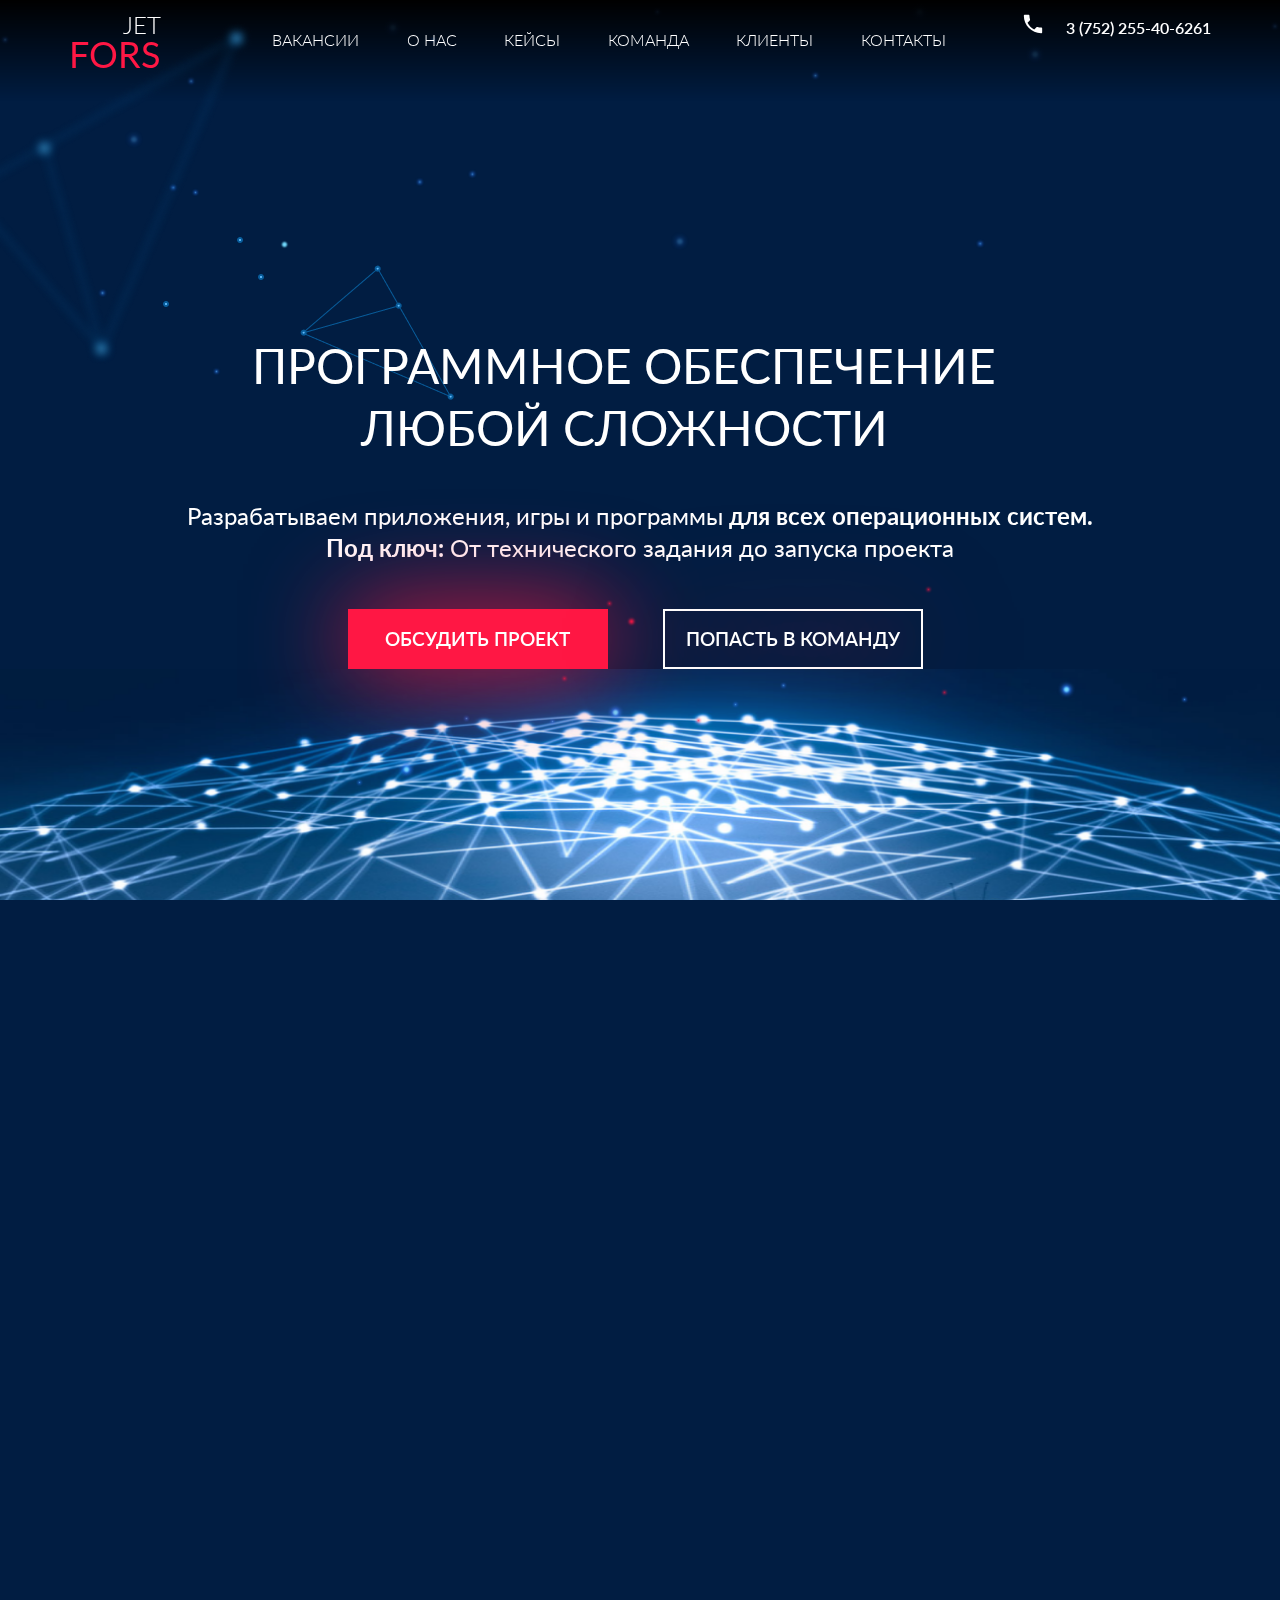
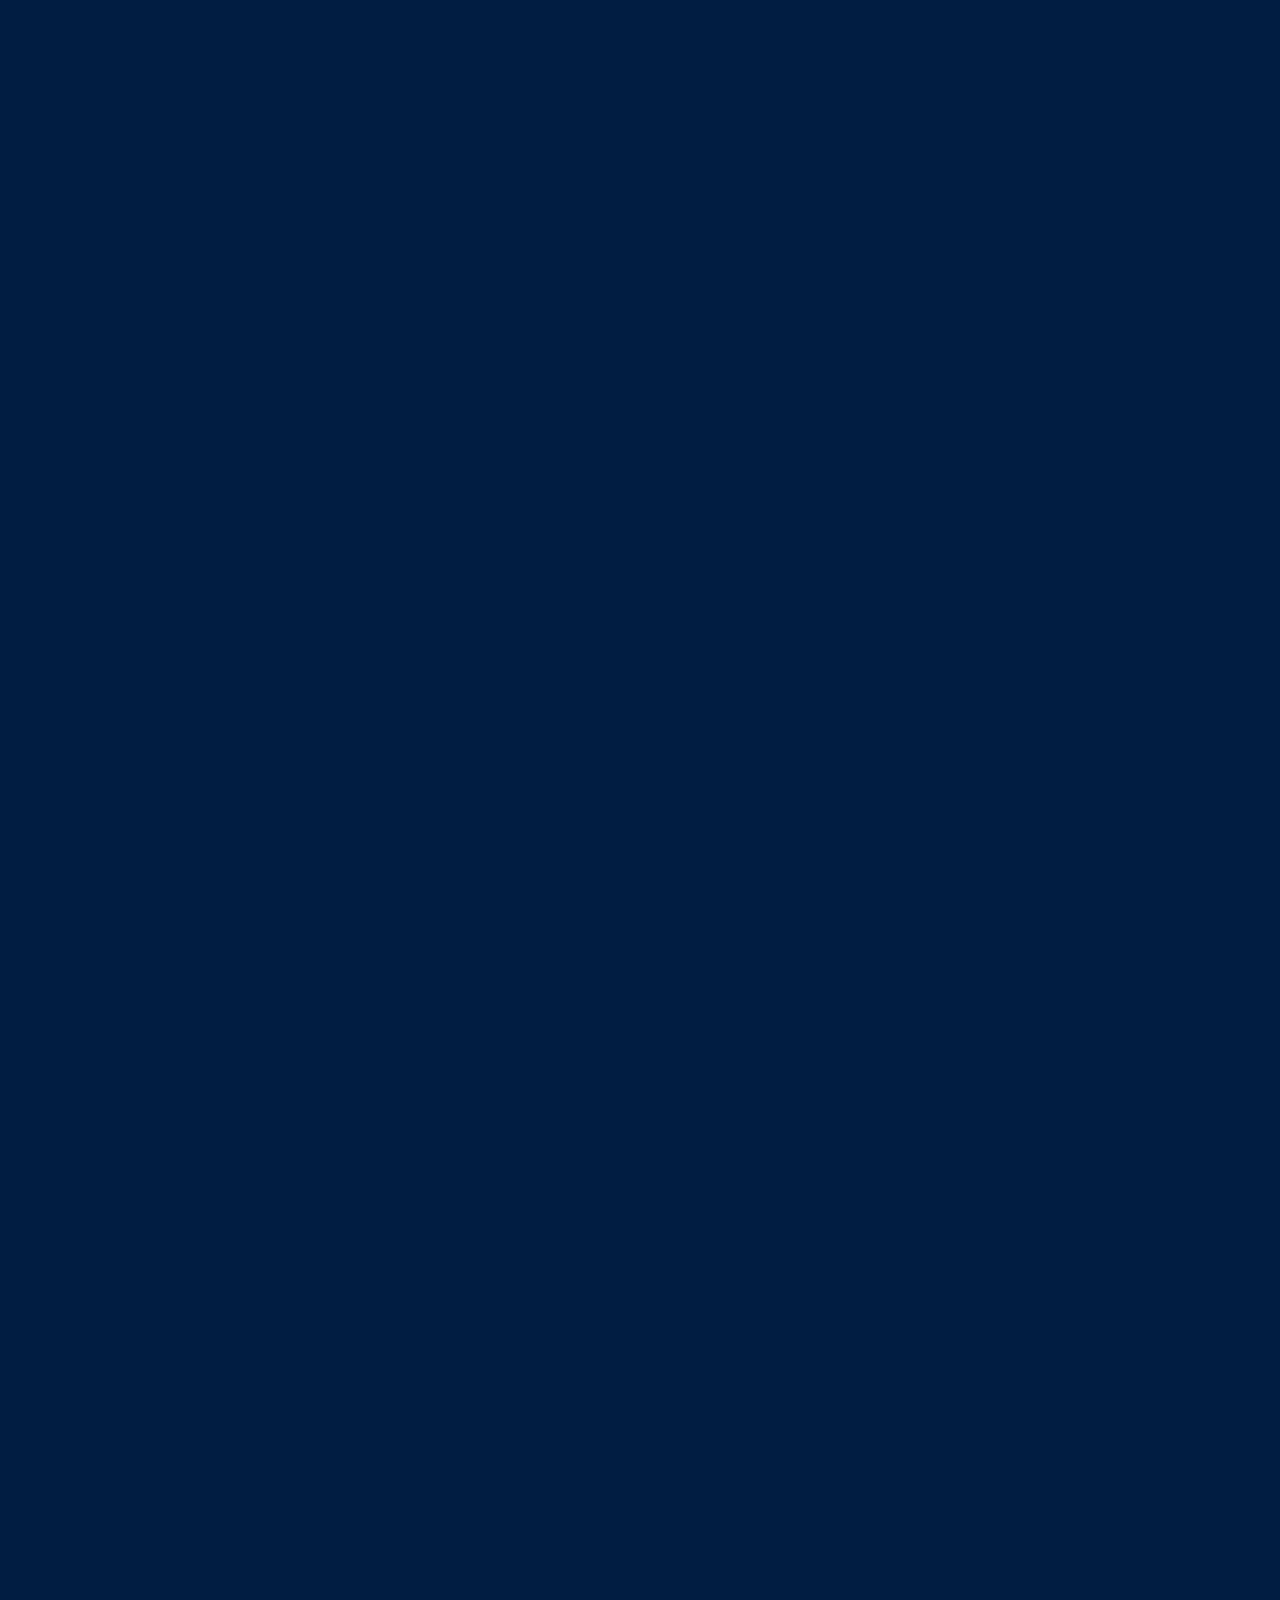
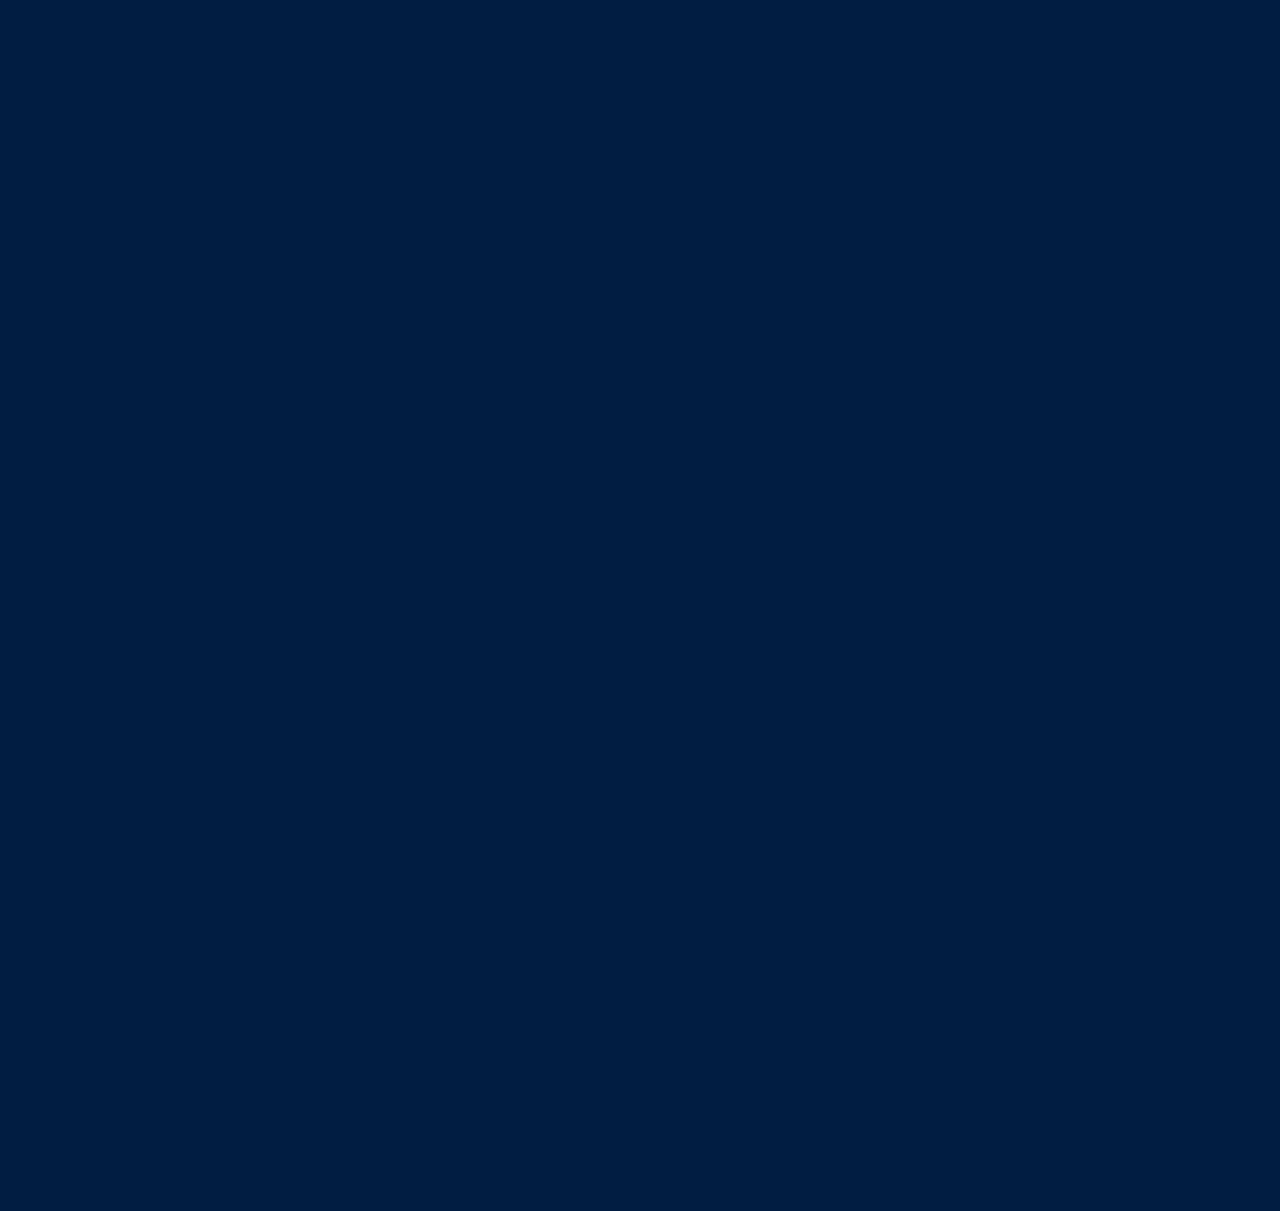
==== commit aecaf53a: "Add files via upload" ====
--- a/index.html
+++ b/index.html
@@ -8,8 +8,7 @@
 	<title>Программное обеспечение</title>
 	<link rel="stylesheet" href="/fonts/Lato/Lato.css">
 	<link rel="stylesheet" href="./style/style.css">
-	<link rel="stylesheet" href="../../assets/vendor/aos/dist/aos.css">
-
+	<link rel="stylesheet" href="/style/media.css">
 
 </head>
 
@@ -24,26 +23,31 @@
 
 			</div>
 
-			<div class="menu">
-				<a href="vacancies.html" class="navMenu__item">ВАКАНСИИ</a>
-				<a href="/#description_text" class="navMenu__item">О НАС</a>
-				<a href="/#finish_project" class="navMenu__item">КЕЙСЫ</a>
-				<a href="/#project_for_key" class="navMenu__item">КОМАНДА</a>
-				<a href="/#clients_label" class="navMenu__item">КЛИЕНТЫ</a>
-				<a href="/contact_us.html" class="navMenu__item">КОНТАКТЫ</a>
+			<div class="navbar">
+				<div class="burger">
+					<div class="burger-line"></div>
+					<div class="burger-line"></div>
+				</div>
+				<div class="menu">
+					<a href="vacancies.html" class="navMenu__item">ВАКАНСИИ</a>
+					<a href="/#description_text" class="navMenu__item">О НАС</a>
+					<a href="/#finish_project" class="navMenu__item">КЕЙСЫ</a>
+					<a href="/#project_for_key" class="navMenu__item">КОМАНДА</a>
+					<a href="/#clients_label" class="navMenu__item">КЛИЕНТЫ</a>
+					<a href="/contact_us.html" class="navMenu__item">КОНТАКТЫ</a>
+				</div>
 			</div>
 			<div class="number_wrapper">
-				<svg width="18" height="18" viewBox="0 0 18 18" fill="none" xmlns="http://www.w3.org/2000/svg">
-					<path
-						d="M4.06833 7.89083C5.38833 10.485 7.515 12.6025 10.1092 13.9317L12.1258 11.915C12.3733 11.6675 12.74 11.585 13.0608 11.695C14.0875 12.0342 15.1967 12.2175 16.3333 12.2175C16.8375 12.2175 17.25 12.63 17.25 13.1342V16.3333C17.25 16.8375 16.8375 17.25 16.3333 17.25C7.72583 17.25 0.75 10.2742 0.75 1.66667C0.75 1.1625 1.1625 0.75 1.66667 0.75H4.875C5.37917 0.75 5.79167 1.1625 5.79167 1.66667C5.79167 2.8125 5.975 3.9125 6.31417 4.93917C6.415 5.26 6.34167 5.6175 6.085 5.87417L4.06833 7.89083Z"
-						fill="white" />
-				</svg>
-				<a class="number" href="tel:+8800000000">8 (800) 000-00-00</a>
-			</div>
-
-		</div>
-		<div class="img_header_wrapper">
-		<img class="img_header" id="img_header" src="/img/nasa-Q1p7bh3SHj8-unsplash 1.png" alt="nasa"></div>
+				<a class="number_icon" href="tel:+8800000000"><svg class="phone_icon" width="20" height="20"
+						viewBox="0 0 18 18" fill="none" xmlns="http://www.w3.org/2000/svg">
+						<path
+							d="M4.06833 7.89083C5.38833 10.485 7.515 12.6025 10.1092 13.9317L12.1258 11.915C12.3733 11.6675 12.74 11.585 13.0608 11.695C14.0875 12.0342 15.1967 12.2175 16.3333 12.2175C16.8375 12.2175 17.25 12.63 17.25 13.1342V16.3333C17.25 16.8375 16.8375 17.25 16.3333 17.25C7.72583 17.25 0.75 10.2742 0.75 1.66667C0.75 1.1625 1.1625 0.75 1.66667 0.75H4.875C5.37917 0.75 5.79167 1.1625 5.79167 1.66667C5.79167 2.8125 5.975 3.9125 6.31417 4.93917C6.415 5.26 6.34167 5.6175 6.085 5.87417L4.06833 7.89083Z"
+							fill="white"></path>
+					</svg></a>
+				<a class="number" href="tel:+3752255406261">3 (752) 255-40-6261</a>
+			</div>
+
+		</div>
 	</div>
 
 	<div class="content">
@@ -67,7 +71,8 @@
 
 			</div>
 
-			<div class="program_name_text">Разрабатываем приложения, игры и программы для всех операционных систем.<br>
+			<div class="program_name_text">Разрабатываем приложения, игры и программы <strong>для всех операционных
+					систем.<br>Под ключ:</strong>
 				От технического задания до запуска проекта</div>
 			<div class="btn">
 
@@ -82,9 +87,12 @@
 
 	</div>
 	<div class="scroll-wrapper">
-		<div class="img_first"></div>
+		<!-- <div class="img_first"></div> -->
 	</div>
 	<div class="description">
+		<div class="img_header_wrapper">
+			<img class="img_header" id="img_header" src="/img/nasa-Q1p7bh3SHj8-unsplash 1.png" alt="nasa">
+		</div>
 		<div class="description_text" id="description_text">
 			<p><strong> JetFors — многопрофильная команда профессионалов</strong> по разработке программного обеспечения:
 				архитекторы ПО,
@@ -94,10 +102,10 @@
 	</div>
 
 	<div class="examples">
-			
-				<div class="vector_six"><img src="/img/Group 110.png" alt="">
-				</div>
-			
+
+		<div class="vector_six"><img src="/img/Group 110.png" alt="">
+		</div>
+
 		<div class="example_one">
 			<div class="examples_value">50</div>
 			<div class="examples_img"><img class="examples_img_one" src="/img/Цифровые за_/Group 1.png" alt=""></div>
@@ -225,27 +233,24 @@
 			</div>
 		</div>
 	</div>
-<div class="popup-form-container">
-	<div class="popup-form" id="myForm">
-		<button class="close-button">✕</button>
-		<h2 class="form-title">Подайте резюме</h2>
-		<h3 class="form-subtitle">Мы свяжемся с вами и расскажем подробнее о вакансии</h3>
-		<form class="resume-form">
-			<input class="form-input" type="text" placeholder="Введите имя" />
-			<input class="form-input" type="text" placeholder="Введите телефон" />
-			<div class="file-upload">
-				<label for="resume" class="file-label">Прикрепить резюме</label>
-				<input type="file" id="resume" class="form-input" />
-			</div>
-			<button class="submit-button">Узнать подробнее</button>
-		</form>
-	</div>
-</div>
+	<div class="popup-form-container">
+		<div class="popup-form" id="myForm">
+			<button class="close-button">✕</button>
+			<h2 class="form-title">Подайте резюме</h2>
+			<h3 class="form-subtitle">Мы свяжемся с вами и расскажем подробнее о вакансии</h3>
+			<form class="resume-form" id="resumeForm">
+				<input class="form-input" type="text" name="name" placeholder="Введите имя" />
+				<input class="form-input" type="tel" name="phone" placeholder="Введите телефон" />
+				<input class="form-input" type="email" name="email" placeholder="Введиите Email">
+				<button class="submit-button" type="submit">Узнать подробнее</button>
+			</form>
+		</div>
+	</div>
 	<div class="project_for_key" id="project_for_key">
 		<img class="img_project" src="/img/rear-view-programmer-working-all-night-long-2048x1367 1.png" alt="">
 		<div class="project_img_key"></div>
-		<div class="project_for_key_name ">
-			<p>Мы реализуем проекты «под ключ»:<br>
+		<div class="project_for_key_name">
+			<p><strong>Мы реализуем проекты «под ключ»:</strong><br>
 				от задумки и формирования ТЗ до запуска<br>
 				и сопровождения продукта</p>
 		</div>
@@ -312,8 +317,6 @@
 		</div>
 	</footer>
 	<script src="/js/index.js"></script>
-	<!-- <script src="../../assets/vendor/aos/dist/aos.js"></script> -->
-	<script src="/js/front.js"></script>
 </body>
 
 </html>--- a/fonts/Lato/Lato.css
+++ b/fonts/Lato/Lato.css
@@ -0,0 +1,169 @@
+@font-face {
+    font-family: "Lato Hairline";
+    src: url("Lato-Hairline.eot");
+    src: local("Lato Hairline"), local("Lato-Hairline"), url("Lato-Hairline.eot?#iefix") format("embedded-opentype"),
+        url("Lato-Hairline.woff") format("woff"), url("Lato-Hairline.ttf") format("truetype");
+    font-weight: 100;
+    font-style: normal;
+}
+
+@font-face {
+    font-family: "Lato";
+    src: url("Lato-Heavy.eot");
+    src: local("Lato Heavy"), local("Lato-Heavy"), url("Lato-Heavy.eot?#iefix") format("embedded-opentype"),
+        url("Lato-Heavy.woff") format("woff"), url("Lato-Heavy.ttf") format("truetype");
+    font-weight: 900;
+    font-style: normal;
+}
+
+@font-face {
+    font-family: "Lato";
+    src: url("Lato-HeavyItalic.eot");
+    src: local("Lato Heavy Italic"), local("Lato-HeavyItalic"),
+        url("Lato-HeavyItalic.eot?#iefix") format("embedded-opentype"), url("Lato-HeavyItalic.woff") format("woff"),
+        url("Lato-HeavyItalic.ttf") format("truetype");
+    font-weight: 900;
+    font-style: italic;
+}
+
+@font-face {
+    font-family: "Lato";
+    src: url("Lato-Regular.eot");
+    src: local("Lato Regular"), local("Lato-Regular"), url("Lato-Regular.eot?#iefix") format("embedded-opentype"),
+        url("Lato-Regular.woff") format("woff"), url("Lato-Regular.ttf") format("truetype");
+    font-weight: normal;
+    font-style: normal;
+}
+
+@font-face {
+    font-family: "Lato";
+    src: url("Lato-Black.eot");
+    src: local("Lato Black"), local("Lato-Black"), url("Lato-Black.eot?#iefix") format("embedded-opentype"),
+        url("Lato-Black.woff") format("woff"), url("Lato-Black.ttf") format("truetype");
+    font-weight: 900;
+    font-style: normal;
+}
+
+@font-face {
+    font-family: "Lato";
+    src: url("Lato-SemiboldItalic.eot");
+    src: local("Lato Semibold Italic"), local("Lato-SemiboldItalic"),
+        url("Lato-SemiboldItalic.eot?#iefix") format("embedded-opentype"),
+        url("Lato-SemiboldItalic.woff") format("woff"), url("Lato-SemiboldItalic.ttf") format("truetype");
+    font-weight: 600;
+    font-style: italic;
+}
+
+@font-face {
+    font-family: "Lato";
+    src: url("Lato-BlackItalic.eot");
+    src: local("Lato Black Italic"), local("Lato-BlackItalic"),
+        url("Lato-BlackItalic.eot?#iefix") format("embedded-opentype"), url("Lato-BlackItalic.woff") format("woff"),
+        url("Lato-BlackItalic.ttf") format("truetype");
+    font-weight: 900;
+    font-style: italic;
+}
+
+@font-face {
+    font-family: "Lato Hairline";
+    src: url("Lato-HairlineItalic.eot");
+    src: local("Lato Hairline Italic"), local("Lato-HairlineItalic"),
+        url("Lato-HairlineItalic.eot?#iefix") format("embedded-opentype"),
+        url("Lato-HairlineItalic.woff") format("woff"), url("Lato-HairlineItalic.ttf") format("truetype");
+    font-weight: 100;
+    font-style: italic;
+}
+
+@font-face {
+    font-family: "Lato";
+    src: url("Lato-MediumItalic.eot");
+    src: local("Lato Medium Italic"), local("Lato-MediumItalic"),
+        url("Lato-MediumItalic.eot?#iefix") format("embedded-opentype"), url("Lato-MediumItalic.woff") format("woff"),
+        url("Lato-MediumItalic.ttf") format("truetype");
+    font-weight: 500;
+    font-style: italic;
+}
+
+@font-face {
+    font-family: "Lato";
+    src: url("Lato-ThinItalic.eot");
+    src: local("Lato Thin Italic"), local("Lato-ThinItalic"),
+        url("Lato-ThinItalic.eot?#iefix") format("embedded-opentype"), url("Lato-ThinItalic.woff") format("woff"),
+        url("Lato-ThinItalic.ttf") format("truetype");
+    font-weight: 100;
+    font-style: italic;
+}
+
+@font-face {
+    font-family: "Lato";
+    src: url("Lato-Thin.eot");
+    src: local("Lato Thin"), local("Lato-Thin"), url("Lato-Thin.eot?#iefix") format("embedded-opentype"),
+        url("Lato-Thin.woff") format("woff"), url("Lato-Thin.ttf") format("truetype");
+    font-weight: 100;
+    font-style: normal;
+}
+
+@font-face {
+    font-family: "Lato";
+    src: url("Lato-Medium.eot");
+    src: local("Lato Medium"), local("Lato-Medium"), url("Lato-Medium.eot?#iefix") format("embedded-opentype"),
+        url("Lato-Medium.woff") format("woff"), url("Lato-Medium.ttf") format("truetype");
+    font-weight: 500;
+    font-style: normal;
+}
+
+@font-face {
+    font-family: "Lato";
+    src: url("Lato-Italic.eot");
+    src: local("Lato Italic"), local("Lato-Italic"), url("Lato-Italic.eot?#iefix") format("embedded-opentype"),
+        url("Lato-Italic.woff") format("woff"), url("Lato-Italic.ttf") format("truetype");
+    font-weight: normal;
+    font-style: italic;
+}
+
+@font-face {
+    font-family: "Lato";
+    src: url("Lato-Semibold.eot");
+    src: local("Lato Semibold"), local("Lato-Semibold"), url("Lato-Semibold.eot?#iefix") format("embedded-opentype"),
+        url("Lato-Semibold.woff") format("woff"), url("Lato-Semibold.ttf") format("truetype");
+    font-weight: 600;
+    font-style: normal;
+}
+
+@font-face {
+    font-family: "Lato";
+    src: url("Lato-Bold.eot");
+    src: local("Lato Bold"), local("Lato-Bold"), url("Lato-Bold.eot?#iefix") format("embedded-opentype"),
+        url("Lato-Bold.woff") format("woff"), url("Lato-Bold.ttf") format("truetype");
+    font-weight: bold;
+    font-style: normal;
+}
+
+@font-face {
+    font-family: "Lato";
+    src: url("Lato-BoldItalic.eot");
+    src: local("Lato Bold Italic"), local("Lato-BoldItalic"),
+        url("Lato-BoldItalic.eot?#iefix") format("embedded-opentype"), url("Lato-BoldItalic.woff") format("woff"),
+        url("Lato-BoldItalic.ttf") format("truetype");
+    font-weight: bold;
+    font-style: italic;
+}
+
+@font-face {
+    font-family: "Lato";
+    src: url("Lato-LightItalic.eot");
+    src: local("Lato Light Italic"), local("Lato-LightItalic"),
+        url("Lato-LightItalic.eot?#iefix") format("embedded-opentype"), url("Lato-LightItalic.woff") format("woff"),
+        url("Lato-LightItalic.ttf") format("truetype");
+    font-weight: 300;
+    font-style: italic;
+}
+
+@font-face {
+    font-family: "Lato";
+    src: url("Lato-Light.eot");
+    src: local("Lato Light"), local("Lato-Light"), url("Lato-Light.eot?#iefix") format("embedded-opentype"),
+        url("Lato-Light.woff") format("woff"), url("Lato-Light.ttf") format("truetype");
+    font-weight: 300;
+    font-style: normal;
+}
--- a/style/style.css
+++ b/style/style.css
@@ -84,6 +84,8 @@
 
 html {
 	scroll-behavior: smooth;
+	overflow-x: hidden;
+	font-family: Lato;
 }
 
 body {
@@ -91,11 +93,7 @@
 	width: 100%;
 	overflow-x: hidden; /*для горизонтального*/
 }
-/* @media (max-width: 768px) {
-	.header {
-		width: 70%;
-	}
-} */
+
 .header_wrapper {
 	width: 100%;
 	display: flex;
@@ -103,12 +101,13 @@
 	align-items: center;
 	z-index: 0;
 	background: linear-gradient(180deg, #000000 0%, rgba(1, 29, 66, 0) 100%);
-	/* border: 2px solid red; */
+	position: relative; /* Добавлено позиционирование */
 }
 
 .img_header_wrapper {
 	position: relative;
-	max-width: 1920px;
+	width: 1920px;
+	z-index: -4;
 }
 
 .img_header {
@@ -116,8 +115,6 @@
 	width: 1920px;
 	height: 530px;
 	z-index: -4;
-	top: 664px;
-	right: -388px;
 	animation: slideInUp 2.5s ease-out forwards;
 }
 @keyframes slideInUp {
@@ -134,6 +131,7 @@
 	justify-content: space-between;
 	align-items: flex-start;
 	padding: 10px;
+	align-items: baseline;
 }
 
 .label {
@@ -204,67 +202,47 @@
 	margin-left: 19px;
 }
 
+.navbar {
+	display: flex;
+	justify-content: space-between;
+	align-items: center;
+}
+
+.burger {
+	display: flex;
+	flex-direction: column;
+	cursor: pointer;
+	opacity: 0;
+}
+
+.burger-line {
+	width: 25px;
+	height: 3px;
+	background-color: #ffffff;
+	margin-bottom: 5px;
+}
+
+.menu {
+	display: flex;
+	justify-content: space-between;
+	align-items: center;
+}
+
+.menu a {
+	margin: 0 10px;
+	text-decoration: none;
+	color: #ffffff;
+}
+
+/* Media query для мобильных устройств */
+
 /* burger */
-/* .menu  {
-  display: none;
-}
-
-.menu-toggle {
-  display: flex;
-  cursor: pointer;
-}
-
-.burger {
-  width: 25px;
-  height: 3px;
-  background-color: #000;
-  margin: 6px 0;
-}
-
-.menu-open .burger {
-  background-color: #fff;
-}
-
-.menu-open .menu {
-  display: block;
-} */
-
-/* Медиа-запрос для стандартных мобильных устройств */
-/* @media (max-width: 480px) {
-  .label {
-    text-align: center;
-  }
-
-  .label a {
-    display: inline-block;
-  }
-
-  .label h2 {
-    font-size: 1.5rem;
-  }
-
-  .menu-toggle {
-    order: 1;
-    margin-left: auto;
-  }
-
-  .menu {
-    order: 3;
-    text-align: center;
-    padding-top: 10px;
-  }
-
-  .number_wrapper {
-    order: 2;
-    text-align: center;
-    margin-bottom: 10px;
-  }
-} */
-/* burger */
 
 .content {
 	width: 100%;
 	display: flex;
+	position: relative;
+	z-index: 2;
 	/* border: 2px solid blue; */
 	justify-content: center;
 	align-items: center;
@@ -272,7 +250,6 @@
 	/* margin-top: 234px; */
 	padding-top: 234px;
 }
-
 
 .animation {
 	display: flex;
@@ -329,13 +306,19 @@
 }
 
 .vector_six {
-	position: absolute;
-	z-index: 1;
+	display: flex;
+	position: absolute;
+	z-index: -4;
+	top: 1px;
+	width: 100%;
+}
+
+.vector_six img {
+	width: 100%;
 }
 /* animation */
 
 /* animation */
-
 
 .container {
 	display: flex;
@@ -446,7 +429,7 @@
 	width: 1163px;
 	display: flex;
 	justify-content: center;
-
+	padding-top: 360px;
 	font-family: "Lato";
 	font-style: normal;
 	font-weight: 200;
@@ -518,7 +501,11 @@
 }
 /*  */
 
-.example_one {
+.example_one,
+.exampe_two,
+.example_three,
+.example_four,
+.example_five {
 	width: 217px;
 	height: 204.47px;
 	/* border: 2px solid blanchedalmond; */
@@ -557,25 +544,25 @@
 .examples_img_two {
 	position: absolute;
 	top: -105px;
-	left: 35px;
+	left: -90px;
 }
 
 .examples_img_three {
 	position: absolute;
 	top: -85px;
-	left: 19px;
+	left: -81px;
 }
 
 .examples_img_four {
 	position: absolute;
 	top: -115px;
-	left: 14px;
+	left: -110px;
 }
 
 .examples_img_five {
 	position: absolute;
 	top: -108px;
-	left: -5px;
+	left: -105px;
 }
 
 .examples_text {
@@ -881,7 +868,7 @@
 	background-color: rgba(0, 0, 0, 0.5);
 	justify-content: center;
 	align-items: center;
-	z-index: 2;
+	z-index: 6;
 }
 
 .popup-form {
@@ -1017,7 +1004,7 @@
 .project_img_key {
 	position: absolute;
 	width: 2351px;
-	height: 1195px;
+	height: 1200px;
 	top: -250px;
 	background: linear-gradient(
 		90deg,
--- a/style/media.css
+++ b/style/media.css
@@ -0,0 +1,810 @@
+@media screen and (max-width: 1024px) {
+	.menu {
+		display: none;
+	}
+	html,
+	body {
+		margin: 0;
+		padding: 0;
+		width: 100%;
+		height: 100%;
+		overflow-x: hidden;
+	}
+	html {
+		overflow-x: hidden;
+		width: 100%;
+		height: auto;
+	}
+
+	body {
+		background: #011d42;
+		width: 100%;
+		overflow-x: hidden; /*для горизонтального */
+	}
+
+	.burger {
+		opacity: 1;
+	}
+	.menu.open {
+		display: flex;
+		flex-direction: column;
+		padding: 20px;
+		position: absolute;
+		top: 80px;
+		left: 0px;
+		width: 100%;
+		height: 236px;
+		background-color: #000000;
+	}
+
+	.menu.open a {
+		margin: 10px 0;
+		background-color: #000000;
+	}
+
+	.header_wrapper {
+		width: 100%;
+		display: flex;
+		justify-content: center;
+	}
+
+	.header_wrapper::before {
+		content: "";
+		position: absolute;
+		top: 50%;
+		left: 0;
+		right: 0;
+		height: 1px;
+		z-index: 9999;
+	}
+	.img_header_wrapper {
+		display: flex;
+		align-items: flex-start;
+		justify-content: space-evenly;
+		position: relative;
+		z-index: -1;
+	}
+	.img_header {
+		width: 100%;
+		z-index: -1;
+		position: absolute;
+	}
+
+	.description_text {
+		width: 100%;
+		font-size: 30px;
+	}
+
+	.examples {
+		width: 100%;
+	}
+	.vector_five {
+		display: none;
+		/* нужно отредактировать положение  */
+	}
+	.example_one,
+	.exampe_two,
+	.example_three,
+	.example_four,
+	.example_five {
+		width: 180px;
+	}
+	.examples_value {
+		font-size: 50px;
+	}
+	.examples_text {
+		width: 170px;
+		font-size: 17px;
+	}
+	.examples_img {
+		width: 100%;
+	}
+
+	.examples_img_two {
+		position: absolute;
+		top: -105px;
+		left: 0px;
+	}
+
+	.examples_img_three {
+		position: absolute;
+		top: -85px;
+		left: 0px;
+	}
+
+	.examples_img_four {
+		position: absolute;
+		top: -115px;
+		left: 0px;
+	}
+
+	.examples_img_five {
+		position: absolute;
+		top: -108px;
+		left: 0px;
+	}
+
+	.mobile_app,
+	.app_for_admin,
+	.apps_for_phone,
+	.project_infrastructure {
+		width: 100%;
+	}
+	.title_mobile {
+		font-size: 22px;
+	}
+
+	.mobile_app_name,
+	.app_for_admin_name,
+	.apps_for_phone_name,
+	.project_infrasructure_name {
+		width: 100%;
+	}
+
+	.mobile_app_text {
+		width: 100%;
+		font-size: 15px;
+	}
+
+	.title_mobile {
+		font-size: 24px;
+	}
+
+	.mobile_app_text {
+		width: 100%;
+		font-size: 15px;
+	}
+
+	.finish_project,
+	.img_project {
+		width: 100%;
+	}
+
+	.img_project {
+		width: 300%;
+	}
+
+	.symbol_position {
+		height: 460px;
+	}
+	.project_for_key {
+		width: 100%;
+	}
+
+	.project_for_key_name {
+		width: 768px;
+		font-size: 33px;
+		line-height: 50px;
+	}
+
+	.project_for_key_text {
+		width: 768px;
+		font-size: 20px;
+	}
+
+	.project_for_key_symbol {
+		font-size: 25px;
+	}
+
+	.analytics {
+		left: calc(50% - 360px);
+	}
+
+	.java_developer {
+		left: calc(50% - 130px);
+	}
+	.frontend {
+		left: calc(50% + 175px);
+	}
+
+	.architect {
+		left: calc(50% - 315px);
+	}
+
+	.project_manager {
+		left: calc(50% + 100px);
+	}
+
+	.designer {
+		left: calc(50% - 280px);
+	}
+
+	.developer {
+		left: calc(50% - 20px);
+	}
+
+	.android {
+		left: calc(50% - 335px);
+	}
+
+	.ios {
+		left: calc(50% + 135px);
+	}
+
+	.admin {
+		left: calc(50% - 215px);
+	}
+
+	.container_footer {
+		width: 100%;
+	}
+
+	.our_clients_text {
+		font-size: 40px;
+		line-height: 35px;
+	}
+
+	.clients_label {
+		width: 100%;
+		gap: 28px;
+		padding: 20px;
+	}
+
+	.our_clients_gaz img {
+		width: 100%;
+	}
+
+	.our_clients_msk img {
+		width: 100%;
+	}
+
+	.our_clients_tulsk img {
+		width: 100%;
+	}
+	.our_clients_admin img {
+		width: 100%;
+	}
+
+	.contact_us_footer {
+		width: 100%;
+	}
+
+	.vector_six,
+	.vector_six img {
+		width: 100%;
+	}
+}
+
+@media screen and (max-width: 768px) {
+	.menu {
+		display: none;
+	}
+	html,
+	body {
+		margin: 0;
+		padding: 0;
+		width: 100%;
+		height: 100%;
+		overflow-x: hidden;
+	}
+	html {
+		overflow-x: hidden;
+		width: 100%;
+		height: auto;
+	}
+
+	body {
+		background: #011d42;
+		width: 100%;
+		overflow-x: hidden; /*для горизонтального */
+	}
+
+	.burger {
+		opacity: 1;
+	}
+
+	.menu.open {
+		display: flex;
+		flex-direction: column;
+		padding: 20px;
+		position: absolute;
+		z-index: 1;
+		width: 100%;
+		display: flex;
+		justify-content: center;
+		align-items: center;
+		top: 60px;
+		height: 236px;
+		background-color: #000000;
+	}
+
+	.menu.open a {
+		margin: 10px 0;
+		background-color: #000000;
+	}
+
+	.header_wrapper {
+		width: 100%;
+		display: flex;
+		justify-content: center;
+		z-index: 7;
+	}
+
+	.vector_first {
+		left: 550px;
+	}
+
+	.header_wrapper::before {
+		content: "";
+		position: absolute;
+		top: 50%;
+		left: 0;
+		right: 0;
+		height: 1px;
+		z-index: 9999;
+	}
+
+	.number {
+		font-size: 13px;
+		margin-left: 10px;
+	}
+
+	.label {
+		width: 100px;
+	}
+
+	.jet {
+		font-style: 20px;
+		line-height: 22px;
+	}
+	.fors {
+		font-style: 30px;
+		line-height: 22px;
+	}
+
+	.content {
+		width: 100%;
+		padding-top: 20px;
+	}
+
+	.container {
+		max-width: 768px;
+	}
+
+	.program_name {
+		width: 100%;
+	}
+
+	.program_name_title {
+		font-size: 34px;
+		line-height: 52px;
+		width: 100%;
+	}
+
+	.program_name_text {
+		font-size: 20px;
+		width: 100%;
+	}
+
+	.project_btn,
+	.team_btn,
+	.team {
+		width: 210px;
+		height: 60px;
+		font-size: 16px;
+		z-index: 1;
+	}
+
+	.img_header {
+		position: absolute;
+		width: 100%;
+		height: 530px;
+		z-index: -6;
+		animation: slideInUp 2.5s ease-out forwards;
+	}
+
+	.scroll-wrapper {
+		position: relative;
+		z-index: 5;
+	}
+
+	.description {
+		position: relative;
+		z-index: 1;
+	}
+	.description_text {
+		width: 100%;
+		font-size: 29px;
+	}
+
+	.examples {
+		width: 100%;
+	}
+	.examples_text {
+		width: 130px;
+		height: 57px;
+		font-family: "Lato";
+		font-style: normal;
+		font-weight: 400;
+		font-size: 18px;
+		line-height: 20px;
+		text-align: center;
+		color: #ffffff;
+	}
+
+	.examples_value {
+		width: 130px;
+		height: 63px;
+		font-family: "Lato";
+		font-style: normal;
+		font-weight: 300;
+		font-size: 52px;
+		line-height: 20px;
+		text-align: center;
+		text-transform: uppercase;
+		color: #ffffff;
+		z-index: 0;
+		position: relative;
+	}
+	.examples_img {
+		width: 100%;
+		/* нужно сделать само изображение меньше */
+	}
+
+	.examples_img_one {
+		top: -30px;
+	}
+
+	.examples_img_one,
+	.examples_img_two,
+	.examples_img_three,
+	.examples_img_four,
+	.examples_img_five {
+		width: 100%;
+	}
+
+	.mobile_app,
+	.app_for_admin,
+	.apps_for_phone,
+	.project_infrastructure {
+		width: 768px;
+	}
+
+	.mobile_app_name,
+	.app_for_admin_name,
+	.apps_for_phone_name,
+	.project_infrasructure_name {
+		width: 100%;
+		font-size: 23px;
+	}
+
+	.line {
+		width: 100%;
+	}
+
+	.title_mobile {
+		font-size: 20px;
+	}
+
+	.mobile_app_text {
+		width: 768px;
+		font-size: 15px;
+	}
+
+	.finish_project,
+	.img_project {
+		margin: 0 auto;
+	}
+
+	.symbol_position {
+		height: 460px;
+	}
+	.project_for_key {
+		width: 768px;
+	}
+
+	.project_for_key_name {
+		width: 768px;
+		font-size: 33px;
+		line-height: 50px;
+	}
+
+	.project_for_key_text {
+		width: 768px;
+		font-size: 20px;
+	}
+
+	.project_for_key_symbol {
+		font-size: 25px;
+	}
+
+	.analytics {
+		left: calc(50% - 360px);
+	}
+
+	.java_developer {
+		left: calc(50% - 130px);
+	}
+	.frontend {
+		left: calc(50% + 175px);
+	}
+
+	.architect {
+		left: calc(50% - 315px);
+	}
+
+	.project_manager {
+		left: calc(50% + 100px);
+	}
+
+	.designer {
+		left: calc(50% - 280px);
+	}
+
+	.developer {
+		left: calc(50% - 20px);
+	}
+
+	.android {
+		left: calc(50% - 335px);
+	}
+
+	.ios {
+		left: calc(50% + 135px);
+	}
+
+	.admin {
+		left: calc(50% - 215px);
+	}
+
+	.container_footer {
+		width: 768px;
+	}
+
+	.our_clients_text {
+		font-size: 36px;
+		line-height: 46px;
+		margin-top: 40px;
+	}
+
+	.clients_label {
+		width: 768px;
+		flex-direction: column;
+		gap: 40px;
+	}
+
+	.contact_us_footer {
+		width: 100%;
+	}
+
+	.label_footer {
+		width: 100px;
+		align-items: center;
+		justify-content: center;
+	}
+
+	.jet {
+		font-size: 19px;
+		margin-bottom: 0px;
+	}
+
+	.fors {
+		font-size: 30px;
+	}
+
+	.contact_mail_send,
+	.contact_mail_phone {
+		font-size: 15px;
+	}
+
+	.map {
+		font-size: 15px;
+		line-height: 20px;
+	}
+
+	.vector_six {
+		display: none;
+	}
+}
+
+@media screen and (max-width: 481px) {
+	.header_wrapper {
+		position: fixed;
+		z-index: 7;
+	}
+
+	.header {
+		width: 100%;
+		display: flex;
+	}
+
+	.burger {
+		display: flex;
+		position: relative;
+		left: -35px;
+	}
+
+	.number {
+		display: none; /* Скрываем номер телефона */
+	}
+
+	.number_wrapper {
+		display: flex;
+	}
+
+	.menu.open {
+		width: 465px;
+		display: flex;
+		justify-content: center;
+		align-items: center;
+		top: 60px;
+		height: 236px;
+		background-color: #000000;
+	}
+
+	.phone_icon {
+		margin-right: 10px; /* Отступ справа */
+		position: relative;
+		left: -15px; /* Сдвиг влево */
+		top: 17px;
+	}
+
+	.btn {
+		display: flex;
+		flex-direction: column;
+	}
+
+	.content {
+		margin-top: 100px;
+		width: 100%;
+	}
+
+	.container {
+		width: 100%;
+		gap: 85px;
+	}
+
+	.mobile_app,
+	.app_for_admin,
+	.apps_for_phone,
+	.project_infrastructure {
+		width: 100%;
+	}
+
+	.program_name {
+		width: 100%;
+		display: flex;
+	}
+
+	.program_name_title {
+		font-size: 38px;
+	}
+
+	.title_mobile {
+		font-size: 20px;
+	}
+
+	.program_name_text {
+		width: 100%;
+		height: 137px;
+		line-height: 30px;
+		font-size: 28px;
+		font-family: "Lato";
+		font-style: normal;
+		font-weight: 400;
+	}
+
+	.project_btn,
+	.team_btn {
+		width: 360px;
+		z-index: 1;
+		font-size: 22px;
+	}
+
+	.examples {
+		width: 100%;
+		height: 100%;
+		display: flex;
+		flex-direction: column;
+	}
+	.finish_project {
+		height: 100%;
+		width: 100%;
+	}
+
+	.project_for_key {
+		padding-top: 150px;
+	}
+
+	.project_for_key,
+	.project_for_key_name,
+	.project_for_key_text {
+		width: 100%;
+	}
+
+	.img_project {
+		width: 300%;
+	}
+	.project_for_key_name {
+		font-size: 21px;
+		line-height: 40px;
+		font-family: "Lato";
+		font-style: normal;
+		font-weight: 300;
+	}
+	.analytics {
+		left: calc(50% - 190px);
+	}
+
+	.java_developer {
+		left: calc(50% - 35px);
+	}
+	.frontend {
+		left: calc(50% + 45px);
+		top: 85px;
+	}
+
+	.architect {
+		left: calc(50% - 197px);
+	}
+
+	.project_manager {
+		left: calc(50% + -58px);
+	}
+
+	.designer {
+		left: calc(50% - 191px);
+	}
+
+	.developer {
+		left: calc(50% - 20px);
+	}
+
+	.android {
+		left: calc(50% - 200px);
+		top: 305px;
+	}
+
+	.ios {
+		left: calc(50% + 10px);
+		top: 339px;
+	}
+
+	.admin {
+		left: calc(50% - 200px);
+		top: 380px;
+	}
+
+	.contact_us,
+	.contact_us_footer {
+		width: 100%;
+	}
+
+	.contact_mail_send {
+		font-size: 14px;
+	}
+	.contact_mail_phone {
+		font-size: 13px;
+	}
+
+	.mobile_app_text {
+		width: 100%;
+	}
+
+	.map {
+		width: 100%;
+		font-size: 14px;
+		height: 44px;
+	}
+
+	.team {
+		width: 314px;
+		height: 72px;
+		font-size: 24px;
+	}
+	.popup-form-container {
+		height: auto;
+	}
+	.close-button {
+		top: 100px;
+	}
+	.form-title {
+		font-size: 28px;
+		line-height: 0px;
+		margin-top: 100px;
+	}
+	.form-subtitle {
+		font-size: 20px;
+		line-height: 20px;
+	}
+}
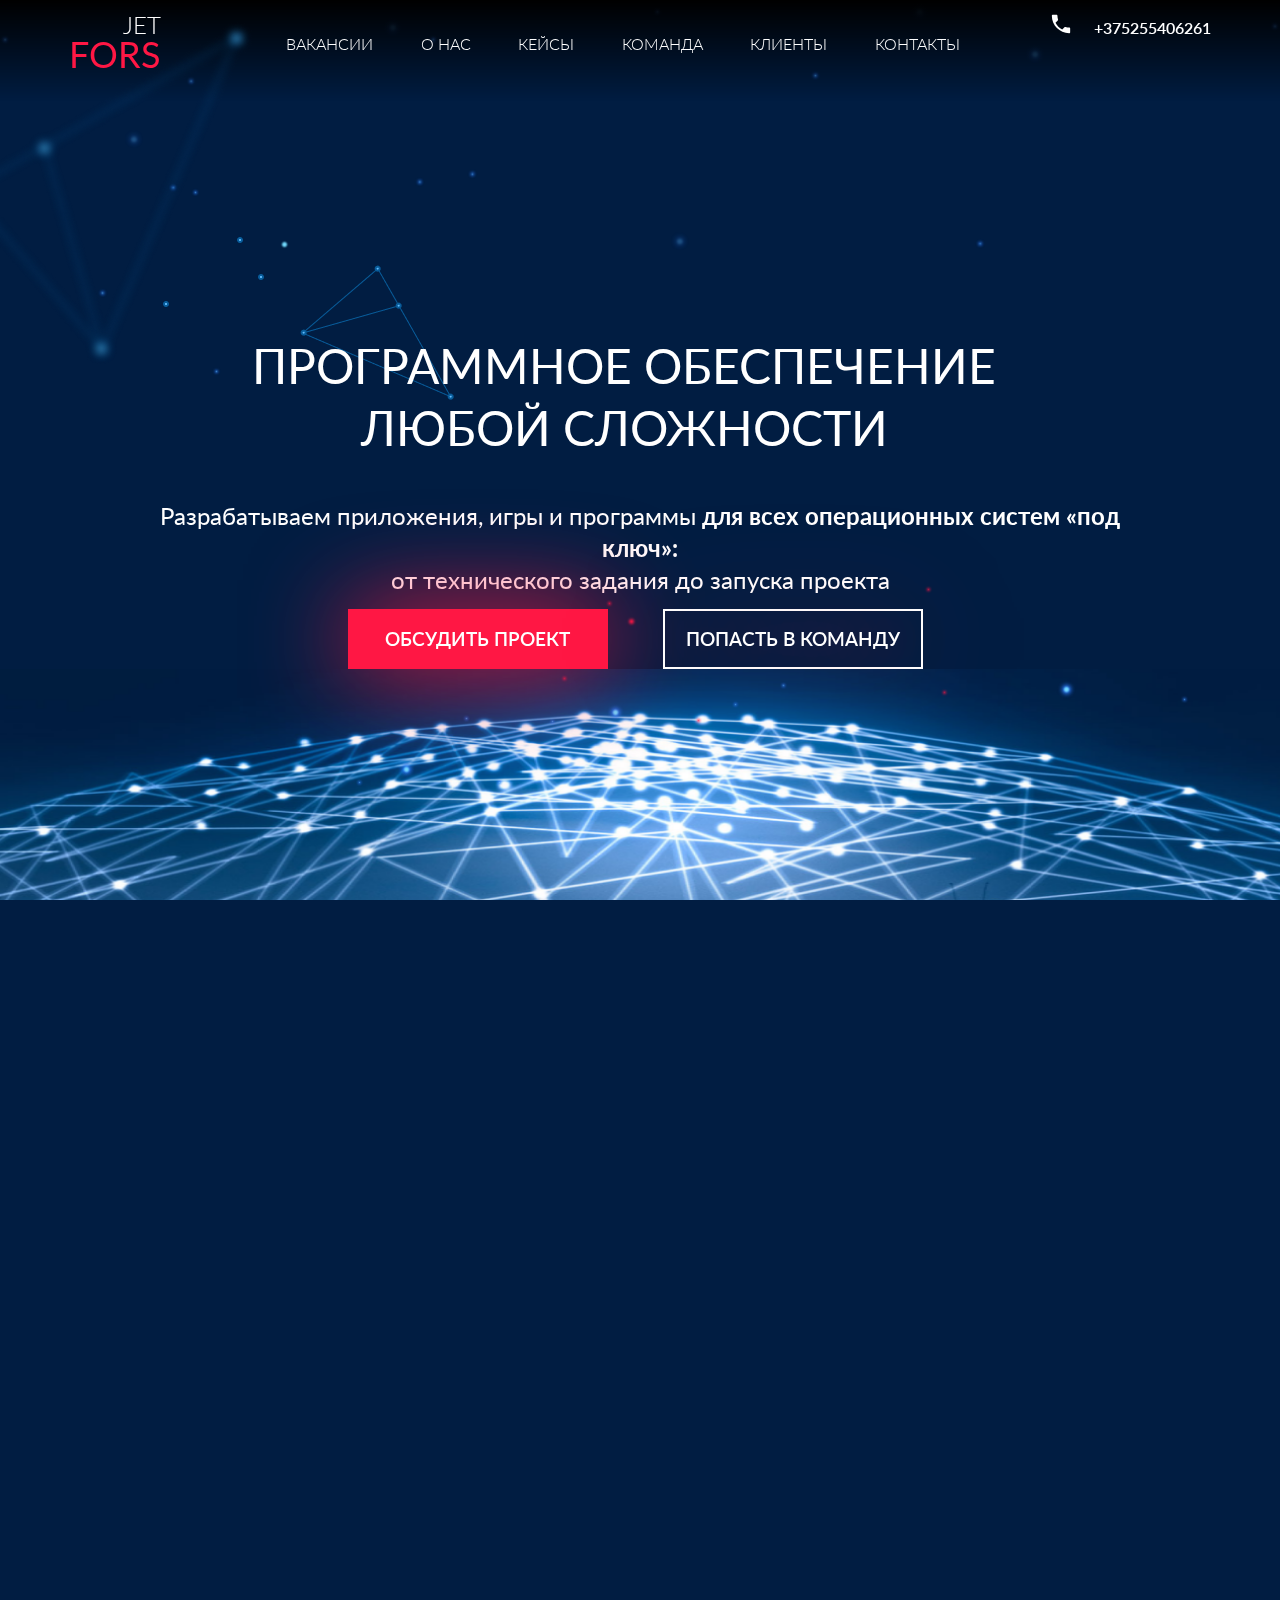
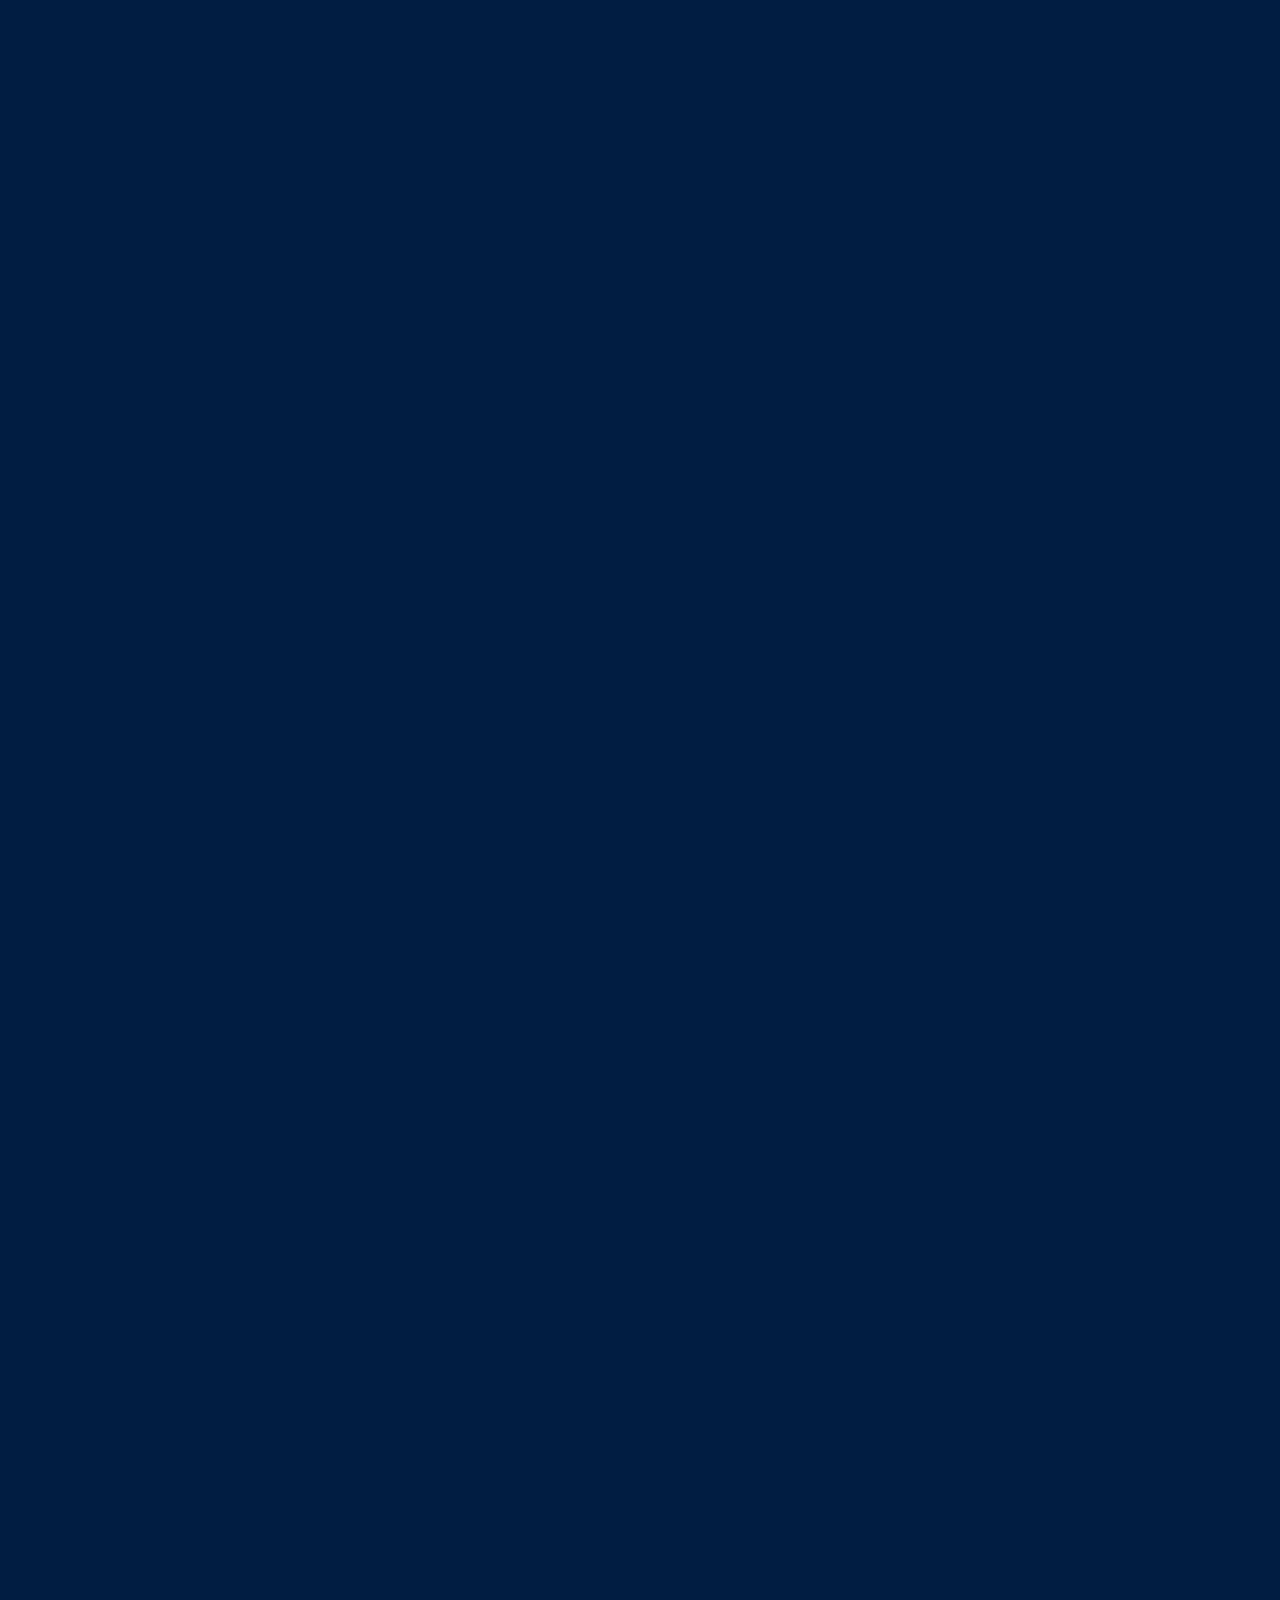
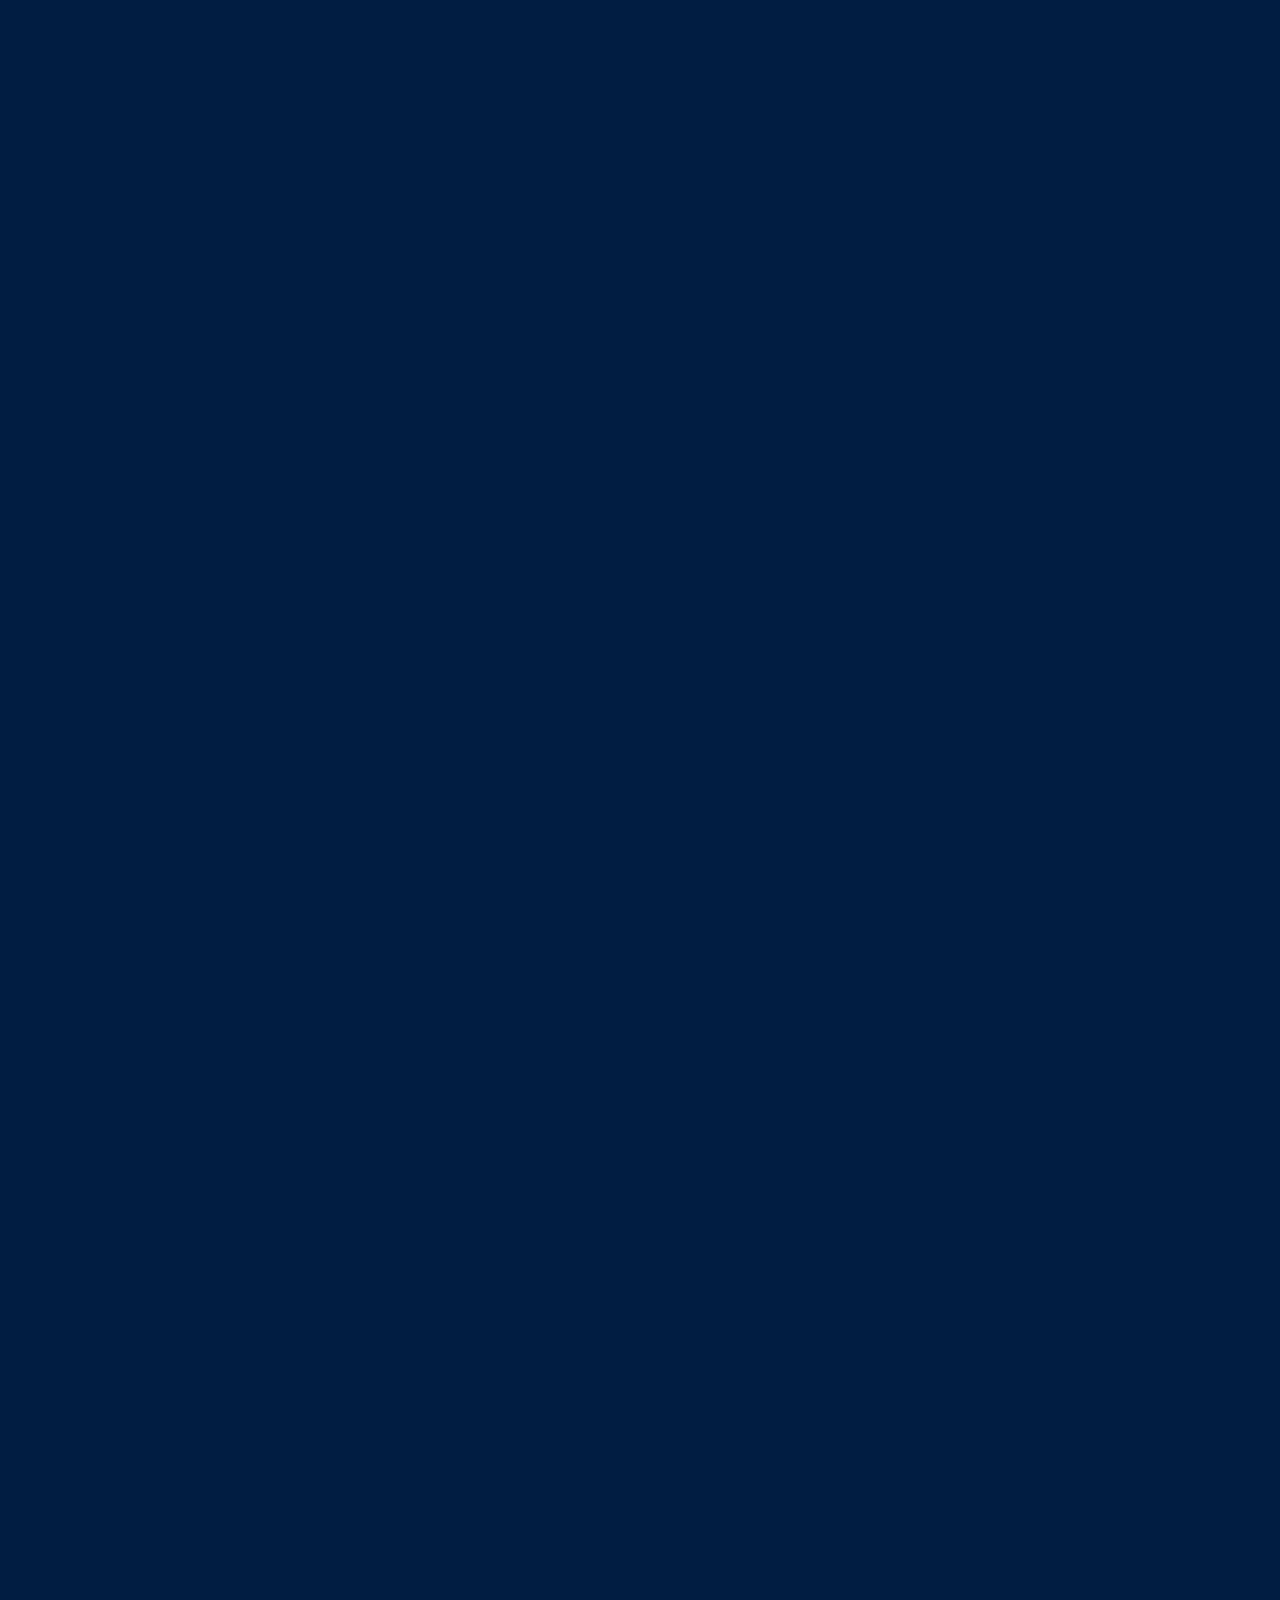
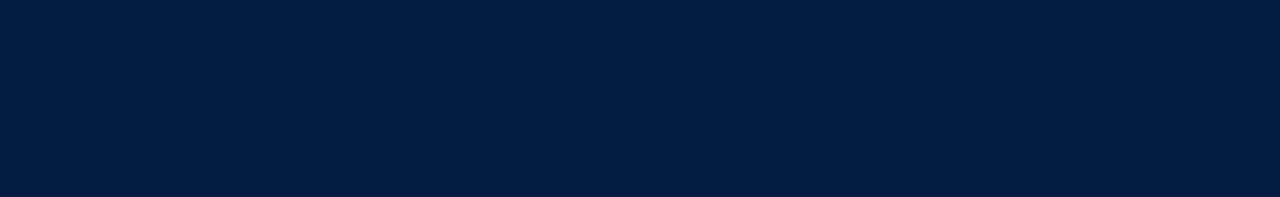
==== commit 2196f046: "Add files via upload" ====
--- a/index.html
+++ b/index.html
@@ -27,6 +27,7 @@
 				<div class="burger">
 					<div class="burger-line"></div>
 					<div class="burger-line"></div>
+					<div class="burger-line"></div>
 				</div>
 				<div class="menu">
 					<a href="vacancies.html" class="navMenu__item">ВАКАНСИИ</a>
@@ -38,13 +39,13 @@
 				</div>
 			</div>
 			<div class="number_wrapper">
-				<a class="number_icon" href="tel:+8800000000"><svg class="phone_icon" width="20" height="20"
+				<a class="number_icon" href="tel:++375255406261"><svg class="phone_icon" width="20" height="20"
 						viewBox="0 0 18 18" fill="none" xmlns="http://www.w3.org/2000/svg">
 						<path
 							d="M4.06833 7.89083C5.38833 10.485 7.515 12.6025 10.1092 13.9317L12.1258 11.915C12.3733 11.6675 12.74 11.585 13.0608 11.695C14.0875 12.0342 15.1967 12.2175 16.3333 12.2175C16.8375 12.2175 17.25 12.63 17.25 13.1342V16.3333C17.25 16.8375 16.8375 17.25 16.3333 17.25C7.72583 17.25 0.75 10.2742 0.75 1.66667C0.75 1.1625 1.1625 0.75 1.66667 0.75H4.875C5.37917 0.75 5.79167 1.1625 5.79167 1.66667C5.79167 2.8125 5.975 3.9125 6.31417 4.93917C6.415 5.26 6.34167 5.6175 6.085 5.87417L4.06833 7.89083Z"
 							fill="white"></path>
 					</svg></a>
-				<a class="number" href="tel:+3752255406261">3 (752) 255-40-6261</a>
+				<a class="number" href="tel:+375255406261">+375255406261</a>
 			</div>
 
 		</div>
@@ -71,9 +72,9 @@
 
 			</div>
 
-			<div class="program_name_text">Разрабатываем приложения, игры и программы <strong>для всех операционных
-					систем.<br>Под ключ:</strong>
-				От технического задания до запуска проекта</div>
+			<div class="program_name_text">Разрабатываем приложения, игры и программы<strong> для всех операционных систем
+					«под ключ»:<br></strong> от технического задания до запуска
+				проекта </div>
 			<div class="btn">
 
 				<button class="project_btn" id="projectBtn">ОБСУДИТЬ ПРОЕКТ</button>
@@ -94,7 +95,8 @@
 			<img class="img_header" id="img_header" src="/img/nasa-Q1p7bh3SHj8-unsplash 1.png" alt="nasa">
 		</div>
 		<div class="description_text" id="description_text">
-			<p><strong> JetFors — многопрофильная команда профессионалов</strong> по разработке программного обеспечения:
+			<p class="description_text_profile"><strong> JetFORS — многопрофильная команда профессионалов</strong> по
+				разработке программного обеспечения:
 				архитекторы ПО,
 				программисты,
 				тестировщики, системные администраторы и техподдержка</p>
@@ -226,7 +228,7 @@
 							договор о неразглашении.
 						</p>
 					</div>
-					<hr class="line">
+					<hr class="line_last">
 				</div>
 
 
@@ -236,13 +238,44 @@
 	<div class="popup-form-container">
 		<div class="popup-form" id="myForm">
 			<button class="close-button">✕</button>
-			<h2 class="form-title">Подайте резюме</h2>
+			<h2 class="form-title">Подайте заявку</h2>
 			<h3 class="form-subtitle">Мы свяжемся с вами и расскажем подробнее о вакансии</h3>
 			<form class="resume-form" id="resumeForm">
 				<input class="form-input" type="text" name="name" placeholder="Введите имя" />
 				<input class="form-input" type="tel" name="phone" placeholder="Введите телефон" />
 				<input class="form-input" type="email" name="email" placeholder="Введиите Email">
+				<select class="form-input specialty-select" name="specialty" placeholder="Выберите специальность">
+					<option disabled selected>Выберите специальность</option>
+					<option>Java-разработчик</option>
+					<option>Аналитик</option>
+					<option>Верстальщик</option>
+					<option>Архитектор проекта</option>
+					<option>Дизайнер</option>
+					<option>Тестировщик</option>
+					<option>Разработчик БД</option>
+					<option>Android-разработчик</option>
+					<option>iOS-разработчик</option>
+					<option>Системный администратор</option>
+					<option>Руководитель проекта</option>
+					<option>Специалист службы поддержки и сопровождения</option>
+					<option>Разработчик React + TypeScript</option>
+					<option>Разработчик Vue.js</option>
+					<option>Разработчик Flutter</option>
+				</select>
 				<button class="submit-button" type="submit">Узнать подробнее</button>
+			</form>
+		</div>
+	</div>
+	<div class="popup-form-container-project">
+		<div class="popup-form-project" id="myFormProject">
+			<button class="close-form">✕</button>
+			<h2 class="form-title">Обсудить проект</h2>
+			<h3 class="form-subtitle">Мы свяжемся с Вами</h3>
+			<form class="resume-form" id="resumeForm">
+				<input class="form-input" type="text" name="name" placeholder="Введите имя" />
+				<input class="form-input" type="tel" name="phone" placeholder="Введите телефон" />
+				<input class="form-input" type="email" name="email" placeholder="Введиите Email">
+				<button class="submit-button-project" type="submit">Отправить</button>
 			</form>
 		</div>
 	</div>
@@ -267,6 +300,7 @@
 				<div class="developer_javascript" id="developer_javascript">Разработчик JavaScript</div>
 				<div class="project_manager" id="project_manager">Руководитель проекта</div>
 				<div class="designer" id="designer">Дизайнер</div>
+				<div class="tester" id="tester">Тестировщик</div>
 				<div class="developer" id="developer">Разработчик БД</div>
 				<div class="android" id="android">Android-разработчик</div>
 				<div class="ios" id="ios">iOS-разработчик</div>
@@ -299,24 +333,28 @@
 		<hr class="line">
 		<div class="contact_us">
 			<div class="contact_us_footer">
-				<div class="label_footer">
-					<span class="jet">jet</span>
-					<h2 class="fors">fors</h2>
-				</div>
-
-				<div class="contact_mail">
-					<a class="contact_mail_send" href="mailto:postmaster@jet-fors.ru">postmaster@jet-fors.ru</a>
-					<a class="contact_mail_phone" href="tel:+375255406261">3 (752) 255-40-6261</a>
-				</div>
-				<div class="map">
-					г. Минск, 3-й Загородный переулок, 4В, оф 411<br>
-					г. Гродно ул Буденного 48А оф 77
+				<div class="lable_container_mail">
+					<div class="label_footer">
+						<a href="index.html">
+							<span class="jet">jet</span>
+							<h2 class="fors">fors</h2>
+						</a>
+					</div>
+
+					<div class="contact_mail">
+						<a class="contact_mail_send" href="mailto:postmaster@jet-fors.ru">postmaster@jet-fors.ru</a>
+						<a class="contact_mail_phone" href="tel:+375255406261">+375255406261</a>
+					</div>
+				</div>
+				<div class="location">
+					г. Минск, 3-й Загородный переулок, 4В, офис 411<br>
+					г. Гродно, ул. Буденного 48А, офис 77
 				</div>
 			</div>
 		</div>
 		</div>
 	</footer>
-	<script src="/js/index.js"></script>
+	<script src="js/index.js"></script>
 </body>
 
 </html>